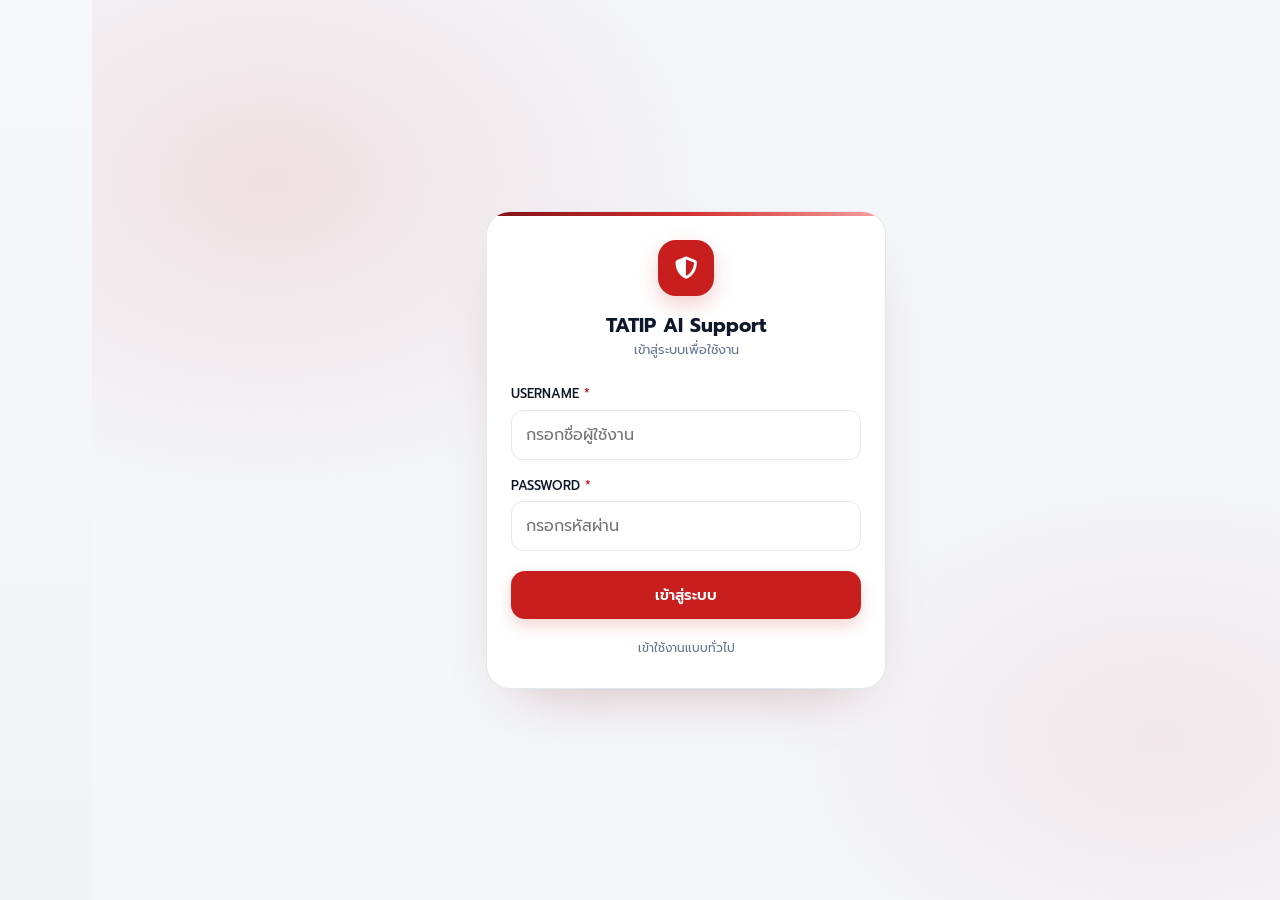
==== index.html @ acaef446 "Connect Dashboard tutorial video" ====
<script>
    // ตรวจสอบว่ามีข้อมูลการเข้าสู่ระบบในเครื่องหรือยัง
    const currentUser = localStorage.getItem('currentUser');
    if (!currentUser) {
        // ถ้ายังไม่ได้ล็อกอิน ให้บังคับเด้งกลับไปหน้า login.html ทันที
        window.location.href = 'login.html';
    }
</script>
<!DOCTYPE html>
<html lang="th">
<head>
    <meta charset="UTF-8">
    <meta name="viewport" content="width=device-width, initial-scale=1.0">
    <title>หน้าหลัก - TATIP AI Support System</title>
    <link href="https://fonts.googleapis.com/css2?family=Prompt:wght@300;400;500;600;700&display=swap" rel="stylesheet">
    <link rel="stylesheet" href="https://cdnjs.cloudflare.com/ajax/libs/font-awesome/6.4.0/css/all.min.css">
    <link rel="stylesheet" href="./styles.css?v=20261102-mobile1">
    <style>
        .business-news{margin:2.2rem 0 2.4rem}
        .business-news-head{display:flex;justify-content:space-between;align-items:flex-end;gap:1rem;margin-bottom:1rem}
        .business-news-head h2{margin:.55rem 0 .2rem;font-size:1.4rem;color:#172033}
        .business-news-head p{margin:0;color:#64748b;font-size:.88rem}
        .news-kicker{display:inline-flex;align-items:center;gap:.45rem;padding:.35rem .7rem;border-radius:99px;background:#fff0f0;color:#bb1e25;font-size:.74rem;font-weight:600}
        .news-grid{display:grid;grid-template-columns:repeat(4,minmax(0,1fr));gap:1rem}
        .news-card{display:flex;flex-direction:column;text-align:left;padding:0;overflow:hidden;width:100%;background:#fff;border:1px solid #e2e8f0;border-radius:17px;box-shadow:0 5px 18px #14213b0b;color:#172033;font:inherit;cursor:pointer;transition:transform .2s,box-shadow .2s}
        .news-card:hover{transform:translateY(-3px);box-shadow:0 12px 28px #14213b16}
        .news-card:focus-visible{outline:3px solid #f2a3a3;outline-offset:3px}
        .news-art{height:145px;position:relative;overflow:hidden;display:grid;place-items:center;background:linear-gradient(135deg,#fff2f2,#f6f7fb)}
        .news-art:before,.news-art:after{display:none;content:'';position:absolute;border:1px solid #e7b7b9;border-radius:22px;transform:rotate(-12deg)}
        .news-art:before{width:65%;height:70%;left:-5%;top:35%;background:#ffffff66}
        .news-art:after{width:55%;height:75%;right:-8%;top:-30%;background:#ffffff80}
        .news-art img{display:block;width:100%;height:100%;object-fit:cover}
        .news-art-icon{z-index:1;display:grid;place-items:center;width:62px;height:62px;border-radius:20px;background:#fff;color:#c91f27;box-shadow:0 8px 24px #7f1d1d1a;font-size:1.55rem}
        .news-art-label{position:absolute;z-index:1;bottom:12px;left:14px;padding:.25rem .55rem;border-radius:99px;background:#172033d9;color:#fff;font-size:.68rem}
        .news-content{padding:1rem;display:flex;flex-direction:column;flex:1}
        .news-meta{display:flex;justify-content:space-between;gap:.5rem;color:#718096;font-size:.69rem}
        .news-type{color:#c81e1e;font-weight:600}
        .news-content h3{font-size:.98rem;line-height:1.45;margin:.55rem 0 .35rem}
        .news-content p{font-size:.8rem;line-height:1.6;color:#64748b;margin:0;flex:1}
        .business-coverage-mini{margin-top:.75rem;padding:.65rem;border:1px solid #e8edf3;border-radius:12px;background:#f9fafc}
        .business-coverage-heading{display:flex;align-items:center;justify-content:space-between;gap:.3rem;margin-bottom:.45rem;color:#475569;font-size:.65rem;font-weight:700}
        .business-coverage-heading i{color:#c91f27;margin-right:.25rem}
        .business-coverage-badge{padding:.15rem .35rem;border-radius:99px;background:#fff0f0;color:#a51d24;font-size:.58rem;white-space:nowrap}
        .business-fov-graphic{height:auto;min-height:0;aspect-ratio:3/2;display:grid;place-items:center;overflow:hidden;border:1px solid #edf0f5;border-radius:10px;background:#fff}
        .business-fov-graphic img{display:block;width:100%;height:100%;object-fit:contain!important;object-position:center}
        .business-fov-dimensions{display:flex;justify-content:space-between;gap:.35rem;margin:.4rem 0;color:#738198;font-size:.58rem}
        .business-fov-dimensions strong{color:#2563a8;font-weight:600}
        .business-coverage-zones{display:grid;gap:.28rem}
        .business-coverage-zone-row{display:flex;justify-content:space-between;align-items:center;gap:.25rem;padding-top:.28rem;border-top:1px solid #e8edf3}
        .business-coverage-zone{min-width:0;overflow:hidden;text-overflow:ellipsis;white-space:nowrap;color:#334155;font-size:.64rem;font-weight:600}
        .business-coverage-target{flex:none;color:#64748b;font-size:.58rem;white-space:nowrap}
        .business-coverage-note{margin:.5rem 0 0;color:#748197;font-size:.7rem;line-height:1.55}
        .business-coverage-note a{color:#a51d24;text-decoration:underline;text-underline-offset:2px}
        .news-read{margin-top:.8rem;padding-top:.65rem;border-top:1px solid #edf0f5;color:#c81e1e;font-size:.77rem;font-weight:600;display:flex;justify-content:space-between}
        .news-disclaimer{margin:.8rem 0 0;color:#7b8798;font-size:.75rem}
        .news-overlay[hidden]{display:none}
        .news-overlay{position:fixed;inset:0;z-index:1200;display:flex;align-items:center;justify-content:center;padding:18px;background:#111827a8;backdrop-filter:blur(3px)}
        .news-dialog{width:min(760px,100%);max-height:88vh;overflow:auto;background:#fff;border-radius:20px;box-shadow:0 22px 70px #0f172a40}
        .news-dialog-head{position:sticky;top:0;z-index:1;display:flex;justify-content:space-between;gap:1rem;align-items:flex-start;padding:1.15rem 1.35rem;background:#fff;border-bottom:1px solid #e8edf3}
        .news-dialog-head h2{margin:.25rem 0 0;font-size:1.15rem;line-height:1.45}
        .news-dialog-body{padding:1.1rem 1.35rem 1.4rem}
        .news-dialog-body>p{color:#526176;line-height:1.75;margin:0 0 1rem}
        .news-coverage-modal{margin:.85rem 0 1rem}
        .news-coverage-modal h3{margin:0 0 .55rem;color:#172033;font-size:.95rem}
        .news-coverage-modal h3 i{margin-right:.35rem;color:#c91f27}
        .news-coverage-modal .business-coverage-mini{padding:1rem;border-radius:14px}
        .news-coverage-modal .business-coverage-heading{font-size:.8rem;margin-bottom:.65rem}
        .news-coverage-modal .business-coverage-badge{font-size:.68rem;padding:.2rem .5rem}
        .news-coverage-modal .business-fov-graphic{height:auto;max-height:250px;aspect-ratio:3/2}
        .news-coverage-modal .business-fov-dimensions{font-size:.72rem;margin:.65rem 0}
        .news-coverage-modal .business-coverage-zones{grid-template-columns:repeat(3,minmax(0,1fr));gap:.55rem}
        .news-coverage-modal .business-coverage-zone-row{display:block;padding:.55rem;border:1px solid #e8edf3;border-radius:10px;background:#fff}
        .news-coverage-modal .business-coverage-zone{display:block;margin-bottom:.2rem;font-size:.78rem}
        .news-coverage-modal .business-coverage-target{font-size:.7rem}
        .news-coverage-modal-note{margin:.45rem 0 0;color:#748197;font-size:.72rem;line-height:1.55}
        @media(max-width:560px){.news-coverage-modal .business-fov-graphic{height:auto;max-height:185px;aspect-ratio:3/2}.news-coverage-modal .business-coverage-zones{grid-template-columns:1fr}.news-coverage-modal .business-coverage-zone-row{display:flex;justify-content:space-between;align-items:center;gap:.4rem}.news-coverage-modal .business-coverage-zone{margin:0}}
        .news-guide-block{padding:1rem;margin:.8rem 0;border:1px solid #edf0f5;border-radius:14px;background:#fff}
        .news-guide-block h3{font-size:.95rem;margin:0 0 .55rem;color:#172033}
        .news-guide-block ul{margin:0;padding-left:1.2rem;color:#526176;line-height:1.75;font-size:.88rem}
        .news-source-links{display:flex;gap:.55rem;flex-wrap:wrap;margin-top:1rem}
        .news-source-links a{color:#a51d24;background:#fff3f3;border:1px solid #f0d0d1;border-radius:9px;padding:.45rem .65rem;text-decoration:none;font-size:.75rem;font-weight:600}
        .news-close{border:0;background:#f3f4f6;border-radius:10px;width:38px;height:38px;color:#334155;cursor:pointer;font-size:1rem}
        @media(max-width:1000px){.news-grid{grid-template-columns:repeat(2,minmax(0,1fr))}}
        @media(max-width:900px){.business-news-head{align-items:flex-start;flex-direction:column}}
        @media(max-width:560px){.news-grid{grid-template-columns:1fr}.business-news{margin:1.5rem 0}.business-news-head h2{font-size:1.2rem}.news-art{height:165px}.news-overlay{padding:10px}.news-dialog-head,.news-dialog-body{padding:1rem}}
    </style>

    <style>
        .tutorial-section{margin:2.2rem 0 2.4rem}
        .tutorial-heading{display:flex;justify-content:space-between;align-items:flex-end;gap:1rem;margin-bottom:1rem}
        .tutorial-kicker{display:inline-flex;align-items:center;gap:.45rem;padding:.35rem .7rem;border-radius:99px;background:#fff0f0;color:#bb1e25;font-size:.74rem;font-weight:600}
        .tutorial-heading h2{margin:.6rem 0 .2rem;font-size:1.4rem;color:#172033}
        .tutorial-heading p{margin:0;color:#64748b;font-size:.88rem}
        .tutorial-steps{display:flex;align-items:center;gap:.55rem;flex-wrap:wrap;color:#64748b;font-size:.78rem}
        .tutorial-steps span{display:inline-flex;align-items:center;gap:.35rem;padding:.42rem .65rem;border-radius:10px;background:#fff;border:1px solid #e8edf3}
        .tutorial-steps b{color:#c81e1e}
        .tutorial-grid{display:grid;grid-template-columns:repeat(3,minmax(0,1fr));gap:1rem}
        .tutorial-card{overflow:hidden;background:#fff;border:1px solid #e2e8f0;border-radius:17px;box-shadow:0 5px 18px #14213b0b;transition:transform .2s,box-shadow .2s}
        .tutorial-card:hover{transform:translateY(-3px);box-shadow:0 12px 28px #14213b16}
.tutorial-screen{position:relative;aspect-ratio:16/9;display:grid;place-items:center;overflow:hidden;background:radial-gradient(circle at 70% 20%,#fff 0,#fff7f7 36%,#f3f5fa 100%);border-bottom:1px solid #edf0f5}
        .tutorial-screen.has-video:before,.tutorial-screen.has-video:after{display:none}
        .tutorial-video{width:100%;height:100%;object-fit:contain;background:#101827}
        .tutorial-ready{display:inline-flex;align-items:center;gap:.35rem;color:#16834b;font-weight:600}
        .tutorial-screen:before,.tutorial-screen:after{content:'';position:absolute;border:1px solid #e7b7b9;border-radius:16px;transform:rotate(-8deg)}
        .tutorial-screen:before{width:56%;height:54%;left:9%;top:20%;background:#ffffffa8}
        .tutorial-screen:after{width:40%;height:44%;right:8%;bottom:8%;background:#fff8}
        .tutorial-play{position:relative;z-index:1;width:54px;height:54px;display:grid;place-items:center;border-radius:50%;background:#c91f27;color:#fff;box-shadow:0 8px 22px #c91f2744;font-size:1.05rem}
        .tutorial-screen-label{position:absolute;z-index:1;bottom:12px;left:14px;padding:.25rem .5rem;border-radius:7px;background:#172033d9;color:#fff;font-size:.68rem}
        .tutorial-body{padding:1rem 1.05rem 1.1rem}
        .tutorial-meta{display:flex;justify-content:space-between;align-items:center;gap:.5rem;color:#718096;font-size:.72rem}
        .tutorial-tag{padding:.22rem .55rem;border-radius:99px;background:#fff0f0;color:#bd2027;font-weight:600}
        .tutorial-body h3{font-size:1rem;margin:.65rem 0 .35rem;color:#172033}
        .tutorial-body p{margin:0;color:#64748b;font-size:.82rem;line-height:1.6;min-height:2.6em}
        .tutorial-footer{display:flex;align-items:center;justify-content:space-between;margin-top:.8rem;padding-top:.7rem;border-top:1px solid #edf0f5;color:#a1aab8;font-size:.75rem}
        .tutorial-coming{display:inline-flex;align-items:center;gap:.35rem;color:#b4232b;font-weight:600}
        .tutorial-note{margin:.85rem 0 0;padding:.65rem .8rem;border:1px dashed #e5b8ba;border-radius:11px;background:#fffafa;color:#7b5960;font-size:.76rem}
        @media(max-width:850px){.tutorial-grid{grid-template-columns:repeat(2,minmax(0,1fr))}.tutorial-heading{align-items:flex-start;flex-direction:column}}
        @media(max-width:560px){.tutorial-grid{grid-template-columns:1fr}.tutorial-section{margin:1.5rem 0}.tutorial-heading h2{font-size:1.2rem}.tutorial-body p{min-height:0}}
    </style>

</head>
<body>
<header class="top-navbar">
        <div class="nav-container">
            <a href="index.html" class="brand-logo">
                <div class="logo-box">
                    <span class="logo-mark" aria-hidden="true"><img src="./assets/tatip-logo-source.png" alt=""></span>
                    <span class="logo-text">TATIP AI</span>
                    <span class="version-badge">v10.0 RAG</span>
                </div>
                <div class="brand-subtitle">ระบบสนับสนุนบริการลูกค้าอัจฉริยะ</div>
            </a>
            
            <div style="display: flex; align-items: center; gap: 0.75rem;">
                <div class="status-online-pill">
                    <span class="dot"></span>
                    <span>RAG: <strong>Online</strong></span>
                </div>
                
                <!-- ปุ่ม Logout ที่เพิ่มใหม่ -->
                <button type="button" onclick="window.logoutUser()" style="background: #fee2e2; color: #dc2626; border: 1px solid #fecaca; padding: 0.35rem 0.75rem; border-radius: 99px; font-size: 0.75rem; font-weight: 600; cursor: pointer; display: flex; align-items: center; gap: 0.3rem;">
    <i class="fa-solid fa-right-from-bracket"></i> ออกจากระบบ
                </button>
            </div>
        </div>
    </header>

    <main class="main-content">
        <section class="hero-banner">
            <div class="hero-content">
                <div class="ai-tag"><i class="fa-solid fa-wand-magic-sparkles"></i> AI วิเคราะห์ปัญหากล้อง TATIP AI</div>
                <h1 class="hero-title">สวัสดีค่ะ มีอะไรให้ TATIP AI ช่วยเหลือไหมคะ?</h1>
                <p class="hero-subtitle">ค้นหาคู่มือการใช้งาน วิธีแก้ปัญหากล้อง CCTV Dashboard ได้ทันที</p>
                
                <div class="hero-search-bar">
                    <i class="fa-solid fa-magnifying-glass search-icon"></i>
                    <input type="text" id="homeSearchInput" placeholder="ถามเกี่ยวกับ TATIP AI..." onkeypress="handleHomeSearch(event)">
                    <button class="btn-hero-search" onclick="executeHomeSearch()">ค้นหา</button>
                </div>

                <div class="popular-tags">
                    <button class="tag-btn" onclick="askQuickQuestion('กล้องขึ้นออนไลน์แต่ไม่มีภาพ')">กล้องไม่มีภาพ</button>
                    <button class="tag-btn" onclick="askQuickQuestion('ดู IP Address กล้อง')">ดู IP กล้อง</button>
                    <button class="tag-btn" onclick="askQuickQuestion('ตั้งค่าการแจ้งเตือน')">การแจ้งเตือน</button>
                </div>
            </div>
            <div class="hero-art" aria-hidden="true">
                <img src="./assets/hero-isometric-cctv.png?v=20261030-lineart" alt="">
            </div>
        </section>

        <section class="customer-dashboard-cta" style="display:flex;align-items:center;justify-content:space-between;gap:1rem;margin:1.25rem 0;padding:1rem 1.25rem;background:#fff;border:1px solid #e8d5d6;border-radius:16px;box-shadow:0 4px 14px #14213b08"><div style="display:flex;align-items:center;gap:.85rem"><span style="width:42px;height:42px;display:grid;place-items:center;border-radius:13px;background:#fff0f0;color:#c91f27;font-size:1.1rem"><i class="fa-solid fa-chart-pie"></i></span><div><strong style="display:block;color:#172033">ภาพรวมของฉัน</strong><span style="color:#64748b;font-size:.82rem">ติดตามเคสที่แจ้งและดูไฟล์แนบ</span></div></div><a href="customer_dashboard.html" style="white-space:nowrap;display:inline-flex;align-items:center;gap:.45rem;padding:.65rem .9rem;background:#c91f27;color:#fff;border-radius:10px;text-decoration:none;font-weight:600;font-size:.82rem">เปิด Dashboard <i class="fa-solid fa-arrow-right"></i></a></section><section class="categories-section">
            <div class="section-header">
                <h2><i class="fa-solid fa-border-all text-red"></i> หมวดหมู่หลัก</h2>
            </div>
            <div class="category-grid">
                <a class="category-card" href="faq.html?category=camera" aria-label="ดูบทความหมวดกล้องและ CCTV" style="color:inherit;text-decoration:none;">
                    <div class="cat-icon-box camera"><i class="fa-solid fa-camera-retro"></i></div>
                    <h3>1. กล้อง / CCTV</h3>
                    <p>การเชื่อมต่อสัญญาณภาพ และเปลี่ยน IP Address</p>
                    <div class="cat-footer">ดูบทความ <i class="fa-solid fa-chevron-right"></i></div>
                </a>
                <a class="category-card" href="faq.html?category=account" aria-label="ดูบทความหมวดบัญชีผู้ใช้" style="color:inherit;text-decoration:none;">
                    <div class="cat-icon-box user"><i class="fa-solid fa-user-gear"></i></div>
                    <h3>2. บัญชีผู้ใช้</h3>
                    <p>ลืมรหัสผ่าน และขอสิทธิ์การเข้าถึงสาขา</p>
                    <div class="cat-footer">ดูบทความ <i class="fa-solid fa-chevron-right"></i></div>
                </a>
                <a class="category-card" href="faq.html?category=system" aria-label="ดูบทความหมวด Dashboard" style="color:inherit;text-decoration:none;">
                    <div class="cat-icon-box dashboard"><i class="fa-solid fa-chart-simple"></i></div>
                    <h3>3. Dashboard</h3>
                    <p>การดูรายงานวิเคราะห์ภาพรวม และ Heatmap</p>
                    <div class="cat-footer">ดูบทความ <i class="fa-solid fa-chevron-right"></i></div>
                </a>
                <a class="category-card" href="faq.html?category=alerts" aria-label="ดูบทความหมวดการแจ้งเตือน" style="color:inherit;text-decoration:none;">
                    <div class="cat-icon-box bell"><i class="fa-solid fa-bell"></i></div>
                    <h3>4. การแจ้งเตือน</h3>
                    <p>ตั้งค่าแจ้งเตือนผ่าน LINE Notify/Email</p>
                    <div class="cat-footer">ดูบทความ <i class="fa-solid fa-chevron-right"></i></div>
                </a>
            </div>
        </section>

                <section class="tutorial-section" aria-labelledby="tutorialHeading">
            <div class="tutorial-heading">
                <div>
                    <span class="tutorial-kicker"><i class="fa-solid fa-circle-play"></i> คลิปสอนใช้งาน</span>
                    <h2 id="tutorialHeading">เรียนรู้วิธีใช้ TATIP ทีละขั้น</h2>
                    <p>คู่มือวิดีโอจะช่วยให้เริ่มต้น ตั้งค่ากล้อง และอ่านผลบน Dashboard ได้ง่ายขึ้น</p>
                </div>
                <div class="tutorial-steps" aria-label="ลำดับการเรียนรู้">
                    <span><b>01</b> เข้าสู่ระบบ</span><i class="fa-solid fa-chevron-right"></i>
                    <span><b>02</b> ตั้งค่า ROI</span><i class="fa-solid fa-chevron-right"></i>
                    <span><b>03</b> อ่านผลบน Dashboard</span>
                </div>
            </div>
<div class="tutorial-grid">
    <article class="tutorial-card">
        <div class="tutorial-screen has-video" aria-label="วิดีโอสอนเข้าสู่ระบบและเลือกสาขา">
            <video class="tutorial-video" controls playsinline preload="metadata" title="เข้าสู่ระบบและเลือกสาขา">
                <source src="./assets/videos/Login.mp4" type="video/mp4">
                เบราว์เซอร์นี้ไม่รองรับการเล่นวิดีโอ
            </video>
        </div>
        <div class="tutorial-body">
            <div class="tutorial-meta">
                <span class="tutorial-tag">เริ่มต้นใช้งาน</span>
                <span>บทที่ 01</span>
            </div>
            <h3>เข้าสู่ระบบและเลือกสาขา</h3>
            <p>วิธีเข้าสู่ระบบ ตรวจสอบบัญชี และเลือกสาขาที่ต้องการใช้งาน</p>
            <div class="tutorial-footer">
                <span>วิดีโอสอน</span>
                <span class="tutorial-ready"><i class="fa-solid fa-circle-check"></i> พร้อมรับชม</span>
            </div>
        </div>
    </article>

    <article class="tutorial-card">
        <div class="tutorial-screen has-video" aria-label="วิดีโอสอนตั้งค่า ROI">
            <video class="tutorial-video" controls playsinline preload="metadata" title="กำหนดพื้นที่ ROI">
                <source src="./assets/videos/ROI .mp4" type="video/mp4">
                เบราว์เซอร์นี้ไม่รองรับการเล่นวิดีโอ
            </video>
        </div>
        <div class="tutorial-body">
            <div class="tutorial-meta">
                <span class="tutorial-tag">ตั้งค่ากล้อง</span>
                <span>บทที่ 02</span>
            </div>
            <h3>กำหนดพื้นที่ ROI</h3>
            <p>เลือกกล้อง วาดกรอบพื้นที่ที่ต้องการให้ระบบวิเคราะห์ และตรวจสอบก่อนบันทึก</p>
            <div class="tutorial-footer">
                <span>วิดีโอสอน</span>
                <span class="tutorial-ready"><i class="fa-solid fa-circle-check"></i> พร้อมรับชม</span>
            </div>
        </div>
    </article>

    <article class="tutorial-card">
        <div class="tutorial-screen has-video" aria-label="วิดีโอสอนอ่าน Dashboard">
            <video class="tutorial-video" controls playsinline preload="metadata" title="อ่าน Dashboard และ Heatmap">
                <source src="./assets/videos/Heatmap.mp4" type="video/mp4">
                เบราว์เซอร์นี้ไม่รองรับการเล่นวิดีโอ
            </video>
        </div>
        <div class="tutorial-body">
            <div class="tutorial-meta">
                <span class="tutorial-tag">ดูผลวิเคราะห์</span>
                <span>บทที่ 03</span>
            </div>
            <h3>อ่าน Dashboard และ Heatmap</h3>
            <p>ทำความเข้าใจตัวกรอง ช่วงเวลา ตัวเลขสรุป และจุดสีบน Heatmap</p>
            <div class="tutorial-footer">
                <span>วิดีโอสอน</span>
                <span class="tutorial-ready"><i class="fa-solid fa-circle-check"></i> พร้อมรับชม</span>
            </div>
        </div>
    </article>
</div>

        <section class="business-news" aria-labelledby="businessNewsHeading">
            <div class="business-news-head">
                <div>
                    <span class="news-kicker"><i class="fa-regular fa-newspaper"></i> ข่าวสารและไอเดียธุรกิจ</span>
                    <h2 id="businessNewsHeading">เลือกกล้องให้เหมาะกับพื้นที่ของคุณ</h2>
                    <p>แนวคิดเริ่มต้นสำหรับร้านอาหาร ร้านค้า คลังสินค้า และสำนักงาน</p>
                </div>
            </div>
            <div class="news-grid">
                <article class="news-card" role="button" tabindex="0" onclick="openBusinessGuide('restaurant')" onkeydown="if(event.key==='Enter'||event.key===' '){event.preventDefault();openBusinessGuide('restaurant')}">
                    <span class="news-art"><img src="./assets/business-restaurant.png" alt="กล้องวงจรปิดภายในร้านอาหาร" loading="lazy"><span class="news-art-label">ร้านอาหาร · คาเฟ่</span></span>
                    <div class="news-content"><span class="news-meta"><span class="news-type">เลือกกล้องตามธุรกิจ</span><span>อ่าน 3 นาที</span></span><h3>ร้านอาหาร: ภาพชัดในแสงน้อยและจุดบริการ</h3><p>เริ่มจากทางเข้า จุดชำระเงิน และพื้นที่ปฏิบัติงาน เลือกคุณสมบัติภาพให้เหมาะกับแสงของแต่ละจุด</p><div class="business-coverage-mini" aria-label="มุมเลนส์และพื้นที่ภาพของ restaurant">
                        <div class="business-coverage-heading"><span><i class="fa-solid fa-video" aria-hidden="true"></i> ผังพื้นที่และมุมกล้อง</span><span class="business-coverage-badge">4MP*</span></div>
                        <div class="business-fov-graphic"><img src="assets/tatip-restaurant.jpg" alt="ผังร้านอาหารและพื้นที่กล้องครอบคลุม" loading="lazy" decoding="async" width="360" height="240"></div>
                        <div class="business-fov-dimensions"><span><strong>θ</strong> มุมเลนส์</span><span><strong>D</strong> ระยะ</span><span><strong>W × H</strong> ขนาดภาพ</span></div>
                        <div class="business-coverage-zones"><div class="business-coverage-zone-row"><span class="business-coverage-zone">ทางเข้า</span><span class="business-coverage-target">จำแนก · ≤21.5 ม.</span></div><div class="business-coverage-zone-row"><span class="business-coverage-zone">จุดชำระเงิน</span><span class="business-coverage-target">ระบุตัว · ≤10.8 ม.</span></div><div class="business-coverage-zone-row"><span class="business-coverage-zone">พื้นที่บริการ</span><span class="business-coverage-target">สังเกต · ≤42.7 ม.</span></div></div>
                    </div><span class="news-read">อ่านแนวทาง <i class="fa-solid fa-arrow-right"></i></span></div>
                </article>
                <article class="news-card" role="button" tabindex="0" onclick="openBusinessGuide('retail')" onkeydown="if(event.key==='Enter'||event.key===' '){event.preventDefault();openBusinessGuide('retail')}">
                    <span class="news-art"><img src="./assets/business-retail.png" alt="กล้องวงจรปิดในร้านค้าปลีก" loading="lazy"><span class="news-art-label">ร้านค้าปลีก</span></span>
                    <div class="news-content"><span class="news-meta"><span class="news-type">เลือกกล้องตามธุรกิจ</span><span>อ่าน 3 นาที</span></span><h3>ร้านค้า: ทางเข้า เคาน์เตอร์ และทางเดิน</h3><p>วางแผนมุมมองให้ครอบคลุมจุดเข้าออกและจุดบริการ พร้อมรับมือแสงย้อนจากหน้าร้าน</p><div class="business-coverage-mini" aria-label="มุมเลนส์และพื้นที่ภาพของ retail">
                        <div class="business-coverage-heading"><span><i class="fa-solid fa-video" aria-hidden="true"></i> มุมมองและพื้นที่ภาพ</span><span class="business-coverage-badge">4MP*</span></div>
                        <div class="business-fov-graphic"><img src="assets/tatip-retail.jpg" alt="ผังร้านค้าปลีกและพื้นที่กล้องครอบคลุม" loading="lazy" decoding="async" width="360" height="240"></div>
                        <div class="business-fov-dimensions"><span><strong>θ</strong> มุมเลนส์</span><span><strong>D</strong> ระยะ</span><span><strong>W × H</strong> ขนาดภาพ</span></div>
                        <div class="business-coverage-zones"><div class="business-coverage-zone-row"><span class="business-coverage-zone">ทางเข้า</span><span class="business-coverage-target">ระบุตัว · ≤10.8 ม.</span></div><div class="business-coverage-zone-row"><span class="business-coverage-zone">เคาน์เตอร์</span><span class="business-coverage-target">ระบุตัว · ≤10.8 ม.</span></div><div class="business-coverage-zone-row"><span class="business-coverage-zone">แนวชั้นวาง</span><span class="business-coverage-target">สังเกต · ≤42.7 ม.</span></div></div>
                    </div><span class="news-read">อ่านแนวทาง <i class="fa-solid fa-arrow-right"></i></span></div>
                </article>
                <article class="news-card" role="button" tabindex="0" onclick="openBusinessGuide('warehouse')" onkeydown="if(event.key==='Enter'||event.key===' '){event.preventDefault();openBusinessGuide('warehouse')}">
                    <span class="news-art"><img src="./assets/business-warehouse.png" alt="กล้องวงจรปิดในคลังสินค้า" loading="lazy"><span class="news-art-label">คลังสินค้า · โรงงาน</span></span>
                    <div class="news-content"><span class="news-meta"><span class="news-type">เลือกกล้องตามธุรกิจ</span><span>อ่าน 4 นาที</span></span><h3>คลังสินค้า: พื้นที่กว้างและจุดรับส่งของ</h3><p>พิจารณาระยะมองเห็น สภาพแสง และสภาพแวดล้อมของพื้นที่ติดตั้งทั้งในและนอกอาคาร</p><div class="business-coverage-mini" aria-label="มุมเลนส์และพื้นที่ภาพของ warehouse">
                        <div class="business-coverage-heading"><span><i class="fa-solid fa-video" aria-hidden="true"></i> มุมมองและพื้นที่ภาพ</span><span class="business-coverage-badge">4MP*</span></div>
                        <div class="business-fov-graphic"><img src="assets/tatip-warehouse.jpg" alt="ผังคลังสินค้าและพื้นที่กล้องครอบคลุม" loading="lazy" decoding="async" width="360" height="240"></div>
                        <div class="business-fov-dimensions"><span><strong>θ</strong> มุมเลนส์</span><span><strong>D</strong> ระยะ</span><span><strong>W × H</strong> ขนาดภาพ</span></div>
                        <div class="business-coverage-zones"><div class="business-coverage-zone-row"><span class="business-coverage-zone">จุดรับส่งสินค้า</span><span class="business-coverage-target">จำแนก · ≤21.5 ม.</span></div><div class="business-coverage-zone-row"><span class="business-coverage-zone">แนวชั้นวาง</span><span class="business-coverage-target">สังเกต · ≤42.7 ม.</span></div><div class="business-coverage-zone-row"><span class="business-coverage-zone">แนวรั้ว</span><span class="business-coverage-target">ตรวจพบ · ≤107.5 ม.</span></div></div>
                    </div><span class="news-read">อ่านแนวทาง <i class="fa-solid fa-arrow-right"></i></span></div>
                </article>
                <article class="news-card" role="button" tabindex="0" onclick="openBusinessGuide('office')" onkeydown="if(event.key==='Enter'||event.key===' '){event.preventDefault();openBusinessGuide('office')}">
                    <span class="news-art"><img src="./assets/business-office.png" alt="กล้องวงจรปิดในสำนักงาน" loading="lazy"><span class="news-art-label">สำนักงาน · อาคาร</span></span>
                    <div class="news-content"><span class="news-meta"><span class="news-type">เลือกกล้องตามธุรกิจ</span><span>อ่าน 3 นาที</span></span><h3>สำนักงาน: โถงต้อนรับและทางเดิน</h3><p>ออกแบบตำแหน่งติดตั้งตามพื้นที่ใช้งานจริง เลี่ยงมุมอับ และคำนึงถึงความเป็นส่วนตัว</p><div class="business-coverage-mini" aria-label="มุมเลนส์และพื้นที่ภาพของ office">
                        <div class="business-coverage-heading"><span><i class="fa-solid fa-video" aria-hidden="true"></i> มุมมองและพื้นที่ภาพ</span><span class="business-coverage-badge">4MP*</span></div>
                        <div class="business-fov-graphic"><img src="assets/tatip-office.jpg" alt="ผังสำนักงานและพื้นที่กล้องครอบคลุม" loading="lazy" decoding="async" width="360" height="240"></div>
                        <div class="business-fov-dimensions"><span><strong>θ</strong> มุมเลนส์</span><span><strong>D</strong> ระยะ</span><span><strong>W × H</strong> ขนาดภาพ</span></div>
                        <div class="business-coverage-zones"><div class="business-coverage-zone-row"><span class="business-coverage-zone">ประตู/ต้อนรับ</span><span class="business-coverage-target">จำแนก · ≤21.5 ม.</span></div><div class="business-coverage-zone-row"><span class="business-coverage-zone">ทางเดิน</span><span class="business-coverage-target">สังเกต · ≤42.7 ม.</span></div><div class="business-coverage-zone-row"><span class="business-coverage-zone">พื้นที่ส่วนกลาง</span><span class="business-coverage-target">ตรวจพบ · ≤107.5 ม.</span></div></div>
                    </div><span class="news-read">อ่านแนวทาง <i class="fa-solid fa-arrow-right"></i></span></div>
                </article>
            </div>
            <p class="business-coverage-note">*ค่าตัวอย่างจากความกว้างภาพแนวนอน 2,688 px ตาม DORI 2014: ระบุตัว 250 px/m, จำแนก 125 px/m, สังเกต 63 px/m, ตรวจพบ 25 px/m (คำนวณความกว้างฉาก ≈ 2,688 ÷ px/m) ไม่ใช่รัศมีหรือระยะติดตั้งตายตัว ควรเลือกเลนส์และระยะให้เหมาะ และยืนยันด้วยภาพจริง เพราะความละเอียด เลนส์ ระยะ มุมติดตั้ง และแสงมีผล <a href="https://whitepapers.axis.com/en-us/pixel-density-based-on-iec-62676-4-2014" target="_blank" rel="noopener noreferrer">อ้างอิงหลักการ DORI และ pixel density (Axis)</a></p>
            <p class="news-disclaimer"><i class="fa-solid fa-circle-info"></i> เป็นแนวทางเบื้องต้น ไม่ได้ระบุยี่ห้อหรือรุ่น ก่อนซื้อควรตรวจมุมติดตั้ง แสง ระยะ และความเข้ากันได้กับระบบบันทึกภาพเดิม</p>
        </section>

<section class="home-bottom-layout">
            <div class="top-faqs-container">
                <div class="faqs-header">
                    <h3><i class="fa-solid fa-fire text-red"></i> คำถามพบบ่อย</h3>
                    <a href="faq.html" style="font-size:0.75rem; color:var(--primary-red); text-decoration:none;">ดูทั้งหมด &gt;</a>
                </div>
                <div class="faq-item-card" onclick="askQuickQuestion('กล้องขึ้นออนไลน์แต่ไม่มีภาพ ต้องแก้ไขอย่างไร?')">
                    <div class="faq-meta"><span class="badge-cat red">หมวดกล้อง</span></div>
                    <h4>กล้องขึ้นออนไลน์แต่ไม่มีภาพ (Black Screen)</h4>
                    <p>ขั้นตอนการตรวจสอบ RTSP Stream เบื้องต้น</p>
                </div>
            </div>
            
            <div class="rag-status-card">
                <div class="rag-card-header">
                    <span class="rag-pill-active">TATIP KNOWLEDGE</span>
                    <span class="vdb-badge">RAG</span>
                </div>
                <h3>TATIP Knowledge RAG</h3>
                <p class="rag-desc">ค้นหาคำตอบจากเอกสารความรู้ที่อัปโหลดไว้</p>
                <div class="rag-stats-grid">
                    <div class="stat-box"><div class="stat-num text-red">RAG</div><div class="stat-label">ค้นหาจากคลังความรู้</div></div>
                    <div class="stat-box"><div class="stat-num text-white">AI</div><div class="stat-label">คำตอบอ้างอิงจากเอกสาร</div></div>
                </div>
            </div>
        </section>
    </main>

    <!-- BOTTOM NAVIGATION BAR (แถบเมนูด้านล่างสำหรับมือถือ) -->
    <nav class="bottom-nav">
        <a href="index.html" class="bottom-nav-item active">
            <i class="fa-solid fa-house"></i>
            <span>หน้าหลัก</span>
        </a>
        <a href="chat.html" class="bottom-nav-item">
            <i class="fa-solid fa-comments"></i>
            <span>แชท AI</span>
        </a>
        <a href="history.html" class="bottom-nav-item">
            <i class="fa-solid fa-clock-rotate-left"></i>
            <span>ประวัติ</span>
        </a>
        <a href="faq.html" class="bottom-nav-item">
            <i class="fa-solid fa-circle-question"></i>
            <span>คำถาม</span>
        </a>
        <a href="contact.html" class="bottom-nav-item">
            <i class="fa-solid fa-headset"></i>
            <span>ติดต่อ</span>
        </a>
    </nav>

    <!-- TICKET MODAL -->
    <div id="ticketModal" class="modal-overlay">
        <div class="modal-content">
            <div class="modal-header">
                <h3><i class="fa-solid fa-ticket text-red"></i> เปิด Ticket แจ้งเรื่อง</h3>
                <button class="btn-close-modal" onclick="closeSupportModal()">&times;</button>
            </div>
            <form onsubmit="submitSupportTicket(event)">
                <div class="form-group"><label>รายละเอียดปัญหา <span class="req">*</span></label><textarea rows="3" required></textarea></div>
                <div style="display:flex; justify-content:flex-end; gap:0.4rem;">
                    <button type="button" onclick="closeSupportModal()" style="border:none; background:#F1F5F9; padding:0.4rem 0.8rem; border-radius:4px;">ยกเลิก</button>
                    <button type="submit" style="background:#C81E1E; color:white; border:none; padding:0.4rem 0.8rem; border-radius:4px;">ส่งเรื่อง</button>
                </div>
            </form>
        </div>
    </div>

    <script src="./script.js"></script>
    <div class="news-overlay" id="businessGuideOverlay" hidden role="dialog" aria-modal="true" aria-labelledby="businessGuideTitle" onclick="if(event.target===this)closeBusinessGuide()">
        <article class="news-dialog">
            <header class="news-dialog-head">
                <div><span class="news-kicker" id="businessGuideCategory"></span><h2 id="businessGuideTitle"></h2></div>
                <button class="news-close" type="button" onclick="closeBusinessGuide()" aria-label="ปิดบทความ"><i class="fa-solid fa-xmark"></i></button>
            </header>
            <div class="news-dialog-body" id="businessGuideBody"></div>
        </article>
    </div>
    <script>
        const businessGuideData = {
            restaurant: {
                category: 'ร้านอาหาร · คาเฟ่', title: 'เลือกกล้องสำหรับร้านอาหารและคาเฟ่',
                intro: 'เริ่มจากระบุเหตุการณ์ที่ต้องการเห็น เช่น จุดเข้าออก จุดชำระเงิน หรือพื้นที่ปฏิบัติงาน แล้วเลือกตำแหน่งและคุณสมบัติภาพให้เหมาะกับแสงและระยะของแต่ละจุด',
                camera: ['กล้องโดมสำหรับมุมมองภายในร้านที่ต้องการติดตั้งอย่างเรียบร้อย', 'กล้องเลนส์ปรับระยะได้เมื่อจำเป็นต้องดูรายละเอียดเฉพาะจุด เช่น เคาน์เตอร์หรือทางเข้า'],
                features: ['พื้นที่แสงน้อยควรทดลองภาพในช่วงเวลาที่ร้านเปิดจริง', 'ทางเข้าที่มีแสงด้านนอกสว่างกว่าด้านในควรพิจารณา WDR', 'จัดตำแหน่งให้ครอบคลุมจุดสำคัญโดยไม่หันเข้าพื้นที่ส่วนตัว'],
                sources: [['แนวทางสำหรับร้านอาหาร', 'https://www.axis.com/solutions/hotels-and-restaurants'], ['ความต่างของแสงและ WDR', 'https://whitepapers.axis.com/en-us/wide-dynamic-range']]
            },
            retail: {
                category: 'ร้านค้าปลีก', title: 'เลือกกล้องสำหรับร้านค้าปลีก',
                intro: 'ทำแผนผังร้านก่อน แล้วทำเครื่องหมายทางเข้า เคาน์เตอร์ชำระเงิน และแนวชั้นวางที่ต้องการดู จากนั้นกำหนดมุมกล้องให้ลดจุดบอดและได้รายละเอียดตามระยะจริง',
                camera: ['กล้องโดมเหมาะกับมุมมองภายในร้านและทางเดิน', 'กล้องแบบ Bullet อาจเหมาะกับจุดภายนอกหรือแนวทางเข้า ทั้งนี้ให้เลือกตามสภาพติดตั้ง'],
                features: ['พิจารณา WDR สำหรับทางเข้าที่มีแสงย้อนหรือความต่างของแสงมาก', 'เลือกเลนส์และความละเอียดตามระยะที่ต้องดู ไม่ใช่ดูจำนวนเมกะพิกเซลอย่างเดียว', 'ตรวจความเข้ากันได้กับ NVR และระบบเดิมก่อนซื้อ'],
                sources: [['รูปแบบกล้องเครือข่าย', 'https://www.axis.com/products/network-cameras'], ['ความต่างของแสงและ WDR', 'https://whitepapers.axis.com/en-us/wide-dynamic-range']]
            },
            warehouse: {
                category: 'คลังสินค้า · โรงงาน', title: 'เลือกกล้องสำหรับคลังสินค้าและโรงงาน',
                intro: 'พื้นที่กว้างควรแบ่งเป็นโซน เช่น ประตูรับส่งของ ทางเดิน และพื้นที่เก็บสินค้า แล้วกำหนดว่าต้องเห็นภาพรวมหรืออ่านรายละเอียดในระยะใกล้',
                camera: ['กล้อง Bullet สำหรับแนวรั้วหรือจุดภายนอก เมื่อรุ่นนั้นรองรับสภาพอากาศของพื้นที่', 'กล้องโดมหรือกล้องมุมกว้างสำหรับพื้นที่ภายในและทางเดิน'],
                features: ['ตรวจระดับการป้องกันฝุ่นและน้ำให้เหมาะกับจุดติดตั้งจริง', 'พื้นที่มืดหรือใช้งานกลางคืนควรดูผลทดสอบภาพในสภาพแสงจริง', 'คำนวณพื้นที่เก็บบันทึก แบนด์วิดท์ และระยะสายร่วมด้วย'],
                sources: [['รูปแบบกล้องเครือข่าย', 'https://www.axis.com/products/network-cameras'], ['ความต่างของแสงและ WDR', 'https://whitepapers.axis.com/en-us/wide-dynamic-range']]
            },
            office: {
                category: 'สำนักงาน · อาคาร', title: 'เลือกกล้องสำหรับสำนักงานและอาคาร',
                intro: 'เริ่มจากจุดเข้าออก โถงต้อนรับ และทางเดินที่ต้องการดูแล เลือกมุมกล้องที่เห็นเส้นทางสัญจรได้โดยไม่เก็บภาพเกินความจำเป็น',
                camera: ['กล้องโดมสำหรับโถงและพื้นที่ภายในที่ต้องการมุมมองกว้าง', 'กล้องแบบปรับระยะได้สำหรับจุดที่ต้องกำหนดขอบเขตภาพเป็นพิเศษ'],
                features: ['พิจารณา WDR หากกล้องหันเข้าหาหน้าต่างหรือประตูที่มีแสงย้อน', 'ทดสอบภาพในช่วงเวลาทำงานจริงและตรวจจุดอับ', 'กำหนดสิทธิ์การเข้าถึงและแนวทางจัดเก็บภาพตามนโยบายองค์กร'],
                sources: [['รูปแบบกล้องเครือข่าย', 'https://www.axis.com/products/network-cameras'], ['ความต่างของแสงและ WDR', 'https://whitepapers.axis.com/en-us/wide-dynamic-range']]
            }
        };
        function guideEscape(value) {
            return String(value || '').replace(/[&<>"']/g, function(ch) {
                return {'&':'&amp;','<':'&lt;','>':'&gt;','"':'&quot;',"'":'&#39;'}[ch];
            });
        }
        function openBusinessGuide(key) {
            const data = businessGuideData[key];
            if (!data) return;
            document.getElementById('businessGuideCategory').textContent = data.category;
            document.getElementById('businessGuideTitle').textContent = data.title;
            const cameraItems = data.camera.map(item => '<li>' + guideEscape(item) + '</li>').join('');
            const featureItems = data.features.map(item => '<li>' + guideEscape(item) + '</li>').join('');
            const sourceLinks = data.sources.map(item => '<a href="' + guideEscape(item[1]) + '" target="_blank" rel="noopener noreferrer">' + guideEscape(item[0]) + ' <i class="fa-solid fa-arrow-up-right-from-square"></i></a>').join('');
            const guideCard = Array.from(document.querySelectorAll('.news-card')).find(function(card) {
                return (card.getAttribute('onclick') || '').indexOf("openBusinessGuide('" + key + "')") !== -1;
            });
            const coveragePanel = guideCard ? guideCard.querySelector('.business-coverage-mini') : null;
            const coverageSection = coveragePanel ? '<section class="news-coverage-modal"><h3><i class="fa-solid fa-ruler-combined" aria-hidden="true"></i> ผังร้านและพื้นที่ที่กล้องครอบคลุม</h3><div class="business-coverage-mini">' + coveragePanel.innerHTML + '</div><p class="news-coverage-modal-note">ตัวเลขเป็นความกว้างฉากตัวอย่างจากกล้อง 4MP ไม่ใช่ระยะติดตั้งตายตัว ควรยืนยันจากรุ่นเลนส์ ระยะติดตั้ง มุมกล้อง และแสงจริง <a href="https://whitepapers.axis.com/en-us/pixel-density-based-on-iec-62676-4-2014" target="_blank" rel="noopener noreferrer">อ่านหลักการ DORI</a></p></section>' : '';
            document.getElementById('businessGuideBody').innerHTML = '<p>' + guideEscape(data.intro) + '</p>' + coverageSection + '<section class="news-guide-block"><h3><i class="fa-solid fa-video" style="color:#c91f27"></i> รูปแบบกล้องที่ควรพิจารณา</h3><ul>' + cameraItems + '</ul></section><section class="news-guide-block"><h3><i class="fa-solid fa-sliders" style="color:#c91f27"></i> คุณสมบัติและจุดตรวจสอบ</h3><ul>' + featureItems + '</ul></section><p class="news-disclaimer">คำแนะนำเป็นแนวทางเริ่มต้น ควรทดลองภาพจากมุมติดตั้งจริงและตรวจระบบบันทึกภาพเดิมก่อนเลือกซื้อ</p><div class="news-source-links">' + sourceLinks + '</div>';
            document.getElementById('businessGuideOverlay').hidden = false;
            document.body.style.overflow = 'hidden';
            document.querySelector('#businessGuideOverlay .news-close').focus();
        }
        function closeBusinessGuide() {
            document.getElementById('businessGuideOverlay').hidden = true;
            document.body.style.overflow = '';
        }
        document.addEventListener('keydown', function(event) {
            if (event.key === 'Escape') closeBusinessGuide();
        });
    </script>
</body>
</html>
---- styles.css ----
/* ==========================================================================
   TATIP AI — Mobile-first redesign
   - ใช้ class เดิมทั้งหมด ไม่ต้องแก้ HTML / script.js
   - มือถือ: แถบเมนูล่าง | แล็ปท็อป (>=1024px): แถบเมนูด้านซ้าย
   ========================================================================== */
:root {
    --red: #C81E1E;
    --red-deep: #7F1218;
    --red-soft: #FDECEC;
    --primary-red: var(--red);
    --primary-red-hover: #A31616;
    --primary-red-light: var(--red-soft);
    --ink: #0E1626;
    --ink-2: #1B2740;
    --text-dark: var(--ink);
    --text-muted: #5B6779;
    --bg-gray: #F3F5F8;
    --card-bg: #FFFFFF;
    --border-color: #E3E8EF;
    --ok: #0E9F6E;
    --nav-h: 64px;
    --side-w: 92px;
    --safe-b: env(safe-area-inset-bottom, 0px);
    --shadow-sm: 0 1px 2px rgba(14,22,38,.05);
    --shadow-md: 0 8px 24px -8px rgba(14,22,38,.14);
}

* { box-sizing: border-box; margin: 0; padding: 0; font-family: 'Prompt', system-ui, sans-serif; -webkit-tap-highlight-color: transparent; }
html { scroll-behavior: smooth; }
body {
    background: var(--bg-gray); color: var(--ink); line-height: 1.55; font-size: 15px;
    padding-bottom: calc(var(--nav-h) + var(--safe-b) + 12px);
    -webkit-font-smoothing: antialiased;
}
.text-red { color: var(--red); }
.text-white { color: #fff; }
.req { color: var(--red); }
i, .fa-solid { display: inline-block; }
button { cursor: pointer; }
:focus-visible { outline: 3px solid rgba(200,30,30,.45); outline-offset: 2px; border-radius: 8px; }

/* ---------- TOP BAR ---------- */
.top-navbar {
    position: sticky; top: 0; z-index: 100;
    background: rgba(255,255,255,.88); backdrop-filter: saturate(160%) blur(14px);
    border-bottom: 1px solid var(--border-color);
    padding: .65rem 1rem; padding-top: calc(.65rem + env(safe-area-inset-top, 0px));
}
.nav-container { max-width: 1120px; margin: 0 auto; display: flex; align-items: center; justify-content: space-between; gap: .75rem; }
.brand-logo { display: flex; flex-direction: column; text-decoration: none; min-width: 0; }
.logo-box { display: flex; align-items: center; gap: .5rem; font-weight: 700; font-size: 1.05rem; color: var(--ink); }
.logo-box > i {
    width: 32px; height: 32px; border-radius: 10px; background: var(--red); color: #fff;
    display: inline-flex; align-items: center; justify-content: center; font-size: .9rem;
}
.logo-text { letter-spacing: .01em; }
.version-badge { background: var(--red-soft); color: var(--red); font-size: .62rem; padding: .1rem .45rem; border-radius: 99px; font-weight: 600; }
.brand-subtitle { font-size: .72rem; color: var(--text-muted); display: none; margin-left: 40px; margin-top: -2px; }
.status-online-pill {
    background: #E8F7F1; color: #07654A; font-size: .72rem; padding: .3rem .7rem;
    border-radius: 99px; display: flex; align-items: center; gap: .4rem; white-space: nowrap;
}
.dot, .dot-green { width: 7px; height: 7px; background: var(--ok); border-radius: 50%; box-shadow: 0 0 0 3px rgba(14,159,110,.2); }

/* ---------- NAVIGATION (มือถือ = แถบล่าง) ---------- */
.bottom-nav {
    position: fixed; left: 0; right: 0; bottom: 0; z-index: 1000;
    height: calc(var(--nav-h) + var(--safe-b)); padding-bottom: var(--safe-b);
    display: flex; background: rgba(255,255,255,.94); backdrop-filter: blur(14px);
    border-top: 1px solid var(--border-color);
}
.bottom-nav-item {
    flex: 1; display: flex; flex-direction: column; align-items: center; justify-content: center; gap: 2px;
    color: #7A8699; text-decoration: none; font-size: .68rem; position: relative; transition: color .2s;
}
.bottom-nav-item i { font-size: 1.15rem; }
.bottom-nav-item.active { color: var(--red); font-weight: 600; }
.bottom-nav-item.active::before {
    content: ""; position: absolute; top: 0; width: 28px; height: 3px; border-radius: 0 0 4px 4px; background: var(--red);
}

/* ---------- LAYOUT ---------- */
.main-content { max-width: 1120px; margin: 1rem auto 2rem; padding: 0 1rem; }
.page-title-box { margin-bottom: 1rem; }
.page-title-box h2 { font-size: 1.3rem; font-weight: 700; display: flex; align-items: center; gap: .55rem; }
.page-title-box p { font-size: .85rem; color: var(--text-muted); margin-top: .15rem; }

/* ---------- HERO: กรอบช่องมองภาพกล้อง (viewfinder) ---------- */
.hero-banner {
    position: relative; overflow: hidden; margin-bottom: 1.5rem; color: #fff;
    background:
        radial-gradient(120% 90% at 100% 0%, rgba(255,255,255,.10), transparent 55%),
        linear-gradient(160deg, #B51A1F 0%, var(--red-deep) 100%);
    border-radius: 22px; padding: 1.5rem 1.25rem 1.35rem;
}
.hero-banner::before, .hero-banner::after {
    content: ""; position: absolute; width: 22px; height: 22px; border: 2px solid rgba(255,255,255,.55); pointer-events: none;
}
.hero-banner::before { top: 12px; left: 12px; border-right: 0; border-bottom: 0; border-top-left-radius: 6px; }
.hero-banner::after { bottom: 12px; right: 12px; border-left: 0; border-top: 0; border-bottom-right-radius: 6px; }
.hero-content { position: relative; z-index: 2; }
.ai-tag { display: inline-flex; align-items: center; gap: .4rem; background: rgba(255,255,255,.16); padding: .25rem .75rem; border-radius: 99px; font-size: .75rem; margin-bottom: .9rem; }
.hero-title { font-size: 1.55rem; font-weight: 700; line-height: 1.3; margin-bottom: .5rem; text-wrap: balance; }
.hero-subtitle { font-size: .9rem; opacity: .88; margin-bottom: 1.15rem; max-width: 46ch; }
.hero-search-bar {
    background: #fff; border-radius: 16px; padding: .35rem .35rem .35rem 1rem;
    display: flex; align-items: center; margin-bottom: .9rem; box-shadow: 0 10px 24px -10px rgba(0,0,0,.45);
}
.search-icon { color: #94A0B3; margin-right: .6rem; }
.hero-search-bar input { border: 0; outline: 0; width: 100%; min-width: 0; font-size: 16px; color: var(--ink); background: transparent; }
.btn-hero-search { background: var(--red); color: #fff; border: 0; padding: .65rem 1.2rem; border-radius: 12px; font-weight: 600; font-size: .85rem; white-space: nowrap; }
.btn-hero-search:active { background: var(--primary-red-hover); }
.popular-tags { display: flex; gap: .45rem; overflow-x: auto; scrollbar-width: none; margin: 0 -1.25rem; padding: 0 1.25rem; }
.popular-tags::-webkit-scrollbar { display: none; }
.tag-btn { flex: none; background: rgba(255,255,255,.14); border: 1px solid rgba(255,255,255,.32); color: #fff; padding: .4rem .85rem; border-radius: 99px; font-size: .78rem; }
.tag-btn:active { background: rgba(255,255,255,.28); }

/* ---------- CATEGORIES ---------- */
.categories-section { margin-bottom: 1.5rem; }
.section-header { margin-bottom: .8rem; }
.section-header h2, .faqs-header h3 { font-size: 1.05rem; font-weight: 700; display: flex; align-items: center; gap: .5rem; }
.category-grid { display: grid; grid-template-columns: repeat(2, 1fr); gap: .75rem; }
.category-card {
    background: var(--card-bg); border: 1px solid var(--border-color); border-radius: 18px; padding: 1rem;
    cursor: pointer; display: flex; flex-direction: column; transition: transform .15s, box-shadow .2s, border-color .2s;
}
.category-card:active { transform: scale(.98); }
.cat-icon-box { width: 42px; height: 42px; border-radius: 12px; display: flex; align-items: center; justify-content: center; font-size: 1.05rem; margin-bottom: .75rem; }
.cat-icon-box.camera { background: #FDECEC; color: #C81E1E; }
.cat-icon-box.user { background: #FEF3D7; color: #B45309; }
.cat-icon-box.dashboard { background: #E4E9FF; color: #3F4BD6; }
.cat-icon-box.bell { background: #FCE7F1; color: #C0287A; }
.category-card h3 { font-size: .92rem; font-weight: 600; margin-bottom: .2rem; }
.category-card p { font-size: .76rem; color: var(--text-muted); line-height: 1.45; margin-bottom: .75rem; flex: 1; }
.cat-footer { font-size: .76rem; font-weight: 600; color: var(--red); display: flex; justify-content: space-between; align-items: center; }

/* ---------- HOME BOTTOM ---------- */
.home-bottom-layout { display: grid; grid-template-columns: 1fr; gap: 1rem; }
.top-faqs-container { background: var(--card-bg); border: 1px solid var(--border-color); border-radius: 18px; padding: 1.1rem; }
.faqs-header { display: flex; justify-content: space-between; align-items: center; margin-bottom: .85rem; }
.faq-item-card { background: var(--bg-gray); padding: .9rem; border-radius: 14px; margin-bottom: .5rem; cursor: pointer; border: 1px solid transparent; }
.faq-item-card:active { border-color: var(--border-color); }
.faq-meta { margin-bottom: .3rem; }
.badge-cat { font-size: .66rem; padding: .12rem .5rem; border-radius: 99px; font-weight: 600; }
.badge-cat.red { background: var(--red-soft); color: var(--red); }
.badge-cat.blue { background: #E3EEFF; color: #1D5FD0; }
.faq-item-card h4 { font-size: .88rem; font-weight: 600; }
.faq-item-card p { font-size: .78rem; color: var(--text-muted); }

.rag-status-card { background: linear-gradient(180deg, var(--ink-2), var(--ink)); color: #fff; border-radius: 18px; padding: 1.1rem; }
.rag-card-header { display: flex; justify-content: space-between; align-items: center; margin-bottom: .85rem; }
.rag-pill-active { background: rgba(52,211,153,.14); color: #34D399; font-size: .7rem; padding: .2rem .65rem; border-radius: 99px; font-weight: 600; display: flex; align-items: center; gap: .4rem; }
.vdb-badge { font-size: .66rem; color: #A5B1C6; background: rgba(255,255,255,.07); padding: .2rem .55rem; border-radius: 99px; }
.rag-status-card h3 { font-size: 1rem; margin-bottom: .25rem; }
.rag-desc { font-size: .78rem; color: #A5B1C6; margin-bottom: 1rem; }
.rag-stats-grid { display: grid; grid-template-columns: 1fr 1fr; gap: .6rem; }
.stat-box { background: rgba(255,255,255,.06); border: 1px solid rgba(255,255,255,.09); padding: .7rem; border-radius: 12px; text-align: center; }
.stat-num { font-size: 1.15rem; font-weight: 700; }
.stat-num.text-red { color: #FF6B6B; }
.stat-label { font-size: .68rem; color: #A5B1C6; }

/* ---------- CHAT ---------- */
.chat-container-layout { background: var(--card-bg); border: 1px solid var(--border-color); border-radius: 20px; overflow: hidden; display: flex; flex-direction: column; }
.chat-header { padding: .8rem 1rem; border-bottom: 1px solid var(--border-color); display: flex; align-items: center; gap: .7rem; }
.ai-avatar { width: 40px; height: 40px; background: var(--red); color: #fff; border-radius: 14px; display: flex; align-items: center; justify-content: center; }
.chat-header h3 { font-size: .9rem !important; }
.sub-status { font-size: .72rem; color: var(--ok); }
.btn-reset-chat { margin-left: auto; background: var(--bg-gray); border: 0; padding: .45rem .8rem; border-radius: 99px; font-size: .75rem; color: var(--text-muted); }
.chat-messages-box { height: calc(100dvh - 330px); min-height: 300px; padding: 1rem; overflow-y: auto; background: var(--bg-gray); scroll-behavior: smooth; }
.message-group { display: flex; gap: .55rem; margin-bottom: 1rem; align-items: flex-end; }
.message-group.user { flex-direction: row-reverse; }
.message-avatar { width: 30px; height: 30px; border-radius: 10px; background: var(--red-soft); color: var(--red); display: flex; align-items: center; justify-content: center; font-size: .8rem; flex-shrink: 0; }
.message-group.user .message-avatar { background: #DDE3EC; color: #475569; }
.message-body { max-width: 82%; display: flex; flex-direction: column; }
.message-group.user .message-body { align-items: flex-end; }
.message-bubble { padding: .7rem .95rem; font-size: .9rem; line-height: 1.55; max-width: 82%; word-break: break-word; }
.message-body .message-bubble { max-width: 100%; }
.message-group.ai .message-bubble { background: #fff; border: 1px solid var(--border-color); border-radius: 18px 18px 18px 6px; }
.message-group.user .message-bubble { background: var(--red); color: #fff; border-radius: 18px 18px 6px 18px; }
.message-time { font-size: .66rem; color: var(--text-muted); margin-top: .25rem; padding: 0 .3rem; }
.quick-replies-wrapper { padding: .6rem 1rem; display: flex; gap: .5rem; overflow-x: auto; scrollbar-width: none; background: #fff; border-top: 1px solid var(--border-color); }
.quick-replies-wrapper::-webkit-scrollbar { display: none; }
.qr-btn { flex: none; background: #fff; border: 1px solid var(--border-color); color: var(--ink); padding: .45rem .9rem; border-radius: 99px; font-size: .78rem; white-space: nowrap; }
.qr-btn i { color: var(--red); margin-right: .25rem; }
.qr-btn:active { background: var(--red-soft); border-color: var(--red); }
.chat-input-area { padding: .7rem 1rem; display: flex; gap: .5rem; background: #fff; border-top: 1px solid var(--border-color); }
.chat-input-area input { flex: 1; min-width: 0; background: var(--bg-gray); border: 1px solid transparent; padding: .7rem 1rem; border-radius: 99px; outline: 0; font-size: 16px; }
.chat-input-area input:focus { border-color: var(--red); background: #fff; }
.btn-send-chat { width: 46px; height: 46px; flex: none; background: var(--red); color: #fff; border: 0; border-radius: 50%; font-size: .95rem; }
.btn-send-chat:active { background: var(--primary-red-hover); }

/* ---------- HISTORY & FAQ ---------- */
.history-controls-bar, .faq-controls-bar { margin-bottom: 1rem; }
.search-box-wrapper { position: relative; }
.search-box-wrapper .search-icon { position: absolute; left: 1rem; top: 50%; transform: translateY(-50%); margin: 0; }
.search-box-wrapper input { width: 100%; padding: .75rem 1rem .75rem 2.6rem; border: 1px solid var(--border-color); background: #fff; border-radius: 14px; outline: 0; font-size: 16px; }
.search-box-wrapper input:focus { border-color: var(--red); }
.chip-group { display: flex; gap: .5rem; overflow-x: auto; scrollbar-width: none; padding-bottom: .2rem; }
.chip-group::-webkit-scrollbar { display: none; }
.chip { flex: none; background: #fff; border: 1px solid var(--border-color); padding: .5rem 1rem; border-radius: 99px; font-size: .8rem; color: var(--text-muted); }
.chip.active { background: var(--ink); color: #fff; border-color: var(--ink); }

.history-grid-container { display: grid; grid-template-columns: 1fr; gap: .75rem; }
.history-card { background: #fff; border: 1px solid var(--border-color); border-radius: 18px; padding: 1rem; }
.history-header { display: flex; justify-content: space-between; align-items: center; margin-bottom: .6rem; }
.history-icon-type { width: 34px; height: 34px; border-radius: 10px; background: var(--red-soft); color: var(--red); display: flex; align-items: center; justify-content: center; font-size: .85rem; }
.status-badge { font-size: .68rem; padding: .2rem .6rem; border-radius: 99px; font-weight: 600; background: #EEF1F6; color: var(--text-muted); }
.status-badge.resolved { background: #DDF5EA; color: #087A54; }
.history-card h4 { font-size: .92rem; font-weight: 600; margin-bottom: .25rem; }
.history-card p { font-size: .8rem; color: var(--text-muted); margin-bottom: .7rem; display: -webkit-box; -webkit-line-clamp: 2; -webkit-box-orient: vertical; overflow: hidden; }
.history-footer { border-top: 1px solid var(--border-color); padding-top: .65rem; display: flex; justify-content: space-between; align-items: center; font-size: .72rem; color: var(--text-muted); }
.btn-view-transcript { background: none; border: 0; color: var(--red); font-weight: 600; font-size: .78rem; padding: .3rem 0 .3rem .5rem; }

.faq-accordion-container { display: flex; flex-direction: column; gap: .6rem; }
.faq-accordion-item { background: #fff; border: 1px solid var(--border-color); border-radius: 16px; overflow: hidden; }
.faq-accordion-item.active { border-color: #F0B9B9; }
.faq-accordion-header { padding: 1rem; display: flex; justify-content: space-between; align-items: center; cursor: pointer; }
.faq-title-group { display: flex; align-items: flex-start; gap: .65rem; }
.faq-q-icon { color: var(--red); margin-top: .2rem; }
.faq-accordion-header h4 { font-size: .9rem; font-weight: 600; line-height: 1.45; }
.faq-accordion-body { display: none; padding: 0 1rem 1rem 2.6rem; font-size: .85rem; line-height: 1.65; color: #3B475B; }
.faq-accordion-item.active .faq-accordion-body { display: block; }

/* ---------- CONTACT ---------- */
.contact-grid-layout { display: grid; grid-template-columns: 1fr; gap: 1rem; }
.contact-channels { display: flex; flex-direction: column; gap: .75rem; }
.channel-card { background: #fff; border: 1px solid var(--border-color); border-radius: 18px; padding: 1rem; display: flex; align-items: center; gap: .9rem; }
.channel-icon { width: 46px; height: 46px; border-radius: 14px; display: flex; align-items: center; justify-content: center; font-size: 1.1rem; flex-shrink: 0; }
.channel-icon.red { background: var(--red-soft); color: var(--red); }
.channel-icon.green { background: #DDF5EA; color: #087A54; }
.channel-icon.blue { background: #E3EEFF; color: #1D5FD0; }
.channel-info h4 { font-size: .9rem; font-weight: 600; }
.channel-info .phone-num, .channel-info .line-id { font-size: 1.1rem; font-weight: 700; color: var(--ink); }
.channel-info .sub { font-size: .72rem; color: var(--text-muted); }
.channel-info button { padding: .5rem 1rem !important; border-radius: 10px !important; font-size: .8rem !important; margin-top: .4rem !important; }
.contact-form-card { background: #fff; border: 1px solid var(--border-color); border-radius: 18px; padding: 1.2rem; }
.contact-form-card h3 { font-size: 1rem; font-weight: 700; margin-bottom: .9rem; display: flex; align-items: center; gap: .5rem; }
.btn-send-contact-form {
    background: var(--red); color: #fff; border: 0; width: 100%; min-height: 48px; padding: .7rem;
    border-radius: 14px; font-weight: 600; font-size: .92rem; display: flex; align-items: center; justify-content: center; gap: .5rem;
}
.btn-send-contact-form:active { background: var(--primary-red-hover); }

/* ---------- FORMS & MODAL (มือถือ = bottom sheet) ---------- */
.form-group { margin-bottom: 1rem; }
.form-group label { display: block; font-size: .8rem; font-weight: 500; margin-bottom: .35rem; }
.form-group input, .form-group textarea {
    width: 100%; padding: .75rem .9rem; border: 1px solid var(--border-color); background: #fff;
    border-radius: 12px; font-size: 16px; outline: 0; resize: vertical;
}
.form-group input:focus, .form-group textarea:focus { border-color: var(--red); box-shadow: 0 0 0 3px rgba(200,30,30,.12); }

.modal-overlay { display: none; position: fixed; inset: 0; background: rgba(14,22,38,.55); backdrop-filter: blur(4px); z-index: 2000; align-items: flex-end; justify-content: center; }
.modal-overlay.active { display: flex; }
.modal-content {
    background: #fff; width: 100%; max-width: 480px; max-height: 88dvh; overflow-y: auto;
    border-radius: 24px 24px 0 0; padding: 1.25rem; padding-bottom: calc(1.25rem + var(--safe-b));
    animation: sheet .25s ease-out;
}
@keyframes sheet { from { transform: translateY(40px); opacity: 0; } }
.modal-header { display: flex; justify-content: space-between; align-items: center; margin-bottom: 1rem; }
.modal-header h3 { font-size: 1rem; display: flex; align-items: center; gap: .5rem; }
.btn-close-modal { width: 36px; height: 36px; border-radius: 50%; background: var(--bg-gray); border: 0; font-size: 1.2rem; color: var(--text-muted); }
.modal-content form button { min-height: 42px; padding: .5rem 1.1rem !important; border-radius: 12px !important; font-weight: 600; font-size: .85rem; }

/* ---------- LOGIN ---------- */
.login-wrapper {
    display: flex; align-items: center; justify-content: center; min-height: 100dvh; padding: 1.25rem;
    background: radial-gradient(90% 60% at 50% 0%, #F7D4D4, transparent 70%), var(--bg-gray);
}
.login-card { background: #fff; border-radius: 24px; padding: 1.75rem 1.5rem; width: 100%; max-width: 400px; border: 1px solid var(--border-color); box-shadow: var(--shadow-md); }
.login-header { text-align: center; margin-bottom: 1.5rem; }
.login-icon { width: 56px; height: 56px; background: var(--red); color: #fff; border-radius: 18px; display: flex; align-items: center; justify-content: center; font-size: 1.4rem; margin: 0 auto .9rem; }

/* ---------- TABLET ---------- */
@media (min-width: 640px) {
    .category-grid { grid-template-columns: repeat(4, 1fr); }
    .hero-banner { padding: 2rem 1.75rem 1.75rem; }
    .hero-title { font-size: 1.9rem; }
    .history-grid-container { grid-template-columns: repeat(2, 1fr); }
    .modal-overlay { align-items: center; }
    .modal-content { border-radius: 24px; }
}

/* ---------- LAPTOP: เมนูย้ายไปแถบซ้าย ---------- */
@media (min-width: 1024px) {
    body { padding-bottom: 0; padding-left: var(--side-w); font-size: 16px; }
    .bottom-nav {
        top: 0; right: auto; width: var(--side-w); height: 100dvh; padding: 1.25rem 0;
        flex-direction: column; justify-content: flex-start; gap: .35rem;
        border-top: 0; border-right: 1px solid var(--border-color); background: #fff;
    }
    .bottom-nav-item { flex: none; height: 68px; margin: 0 .6rem; border-radius: 14px; font-size: .72rem; }
    .bottom-nav-item:hover { background: var(--bg-gray); color: var(--ink); }
    .bottom-nav-item.active { background: var(--red-soft); }
    .bottom-nav-item.active::before { top: 18px; left: -.6rem; width: 4px; height: 32px; border-radius: 0 4px 4px 0; }
    .brand-subtitle { display: block; }
    .main-content { margin-top: 1.75rem; padding: 0 2rem; }
    .hero-banner { padding: 3rem 3rem 2.5rem; border-radius: 28px; }
    .hero-title { font-size: 2.3rem; max-width: 20ch; }
    .hero-search-bar { max-width: 560px; }
    .popular-tags { margin: 0; padding: 0; flex-wrap: wrap; }
    .category-card { padding: 1.3rem; }
    .category-card:hover { transform: translateY(-3px); border-color: #F0B9B9; box-shadow: var(--shadow-md); }
    .home-bottom-layout, .contact-grid-layout { grid-template-columns: 1.7fr 1fr; align-items: start; }
    .history-grid-container { grid-template-columns: repeat(3, 1fr); }
    .chat-container-layout { max-width: 820px; margin: 0 auto; }
    .chat-messages-box { height: calc(100dvh - 300px); }
    .faq-accordion-container { max-width: 820px; }
    .modal-overlay { padding-left: var(--side-w); }
}

@media (prefers-reduced-motion: reduce) {
    *, *::before, *::after { animation: none !important; transition: none !important; scroll-behavior: auto !important; }
}

/* ---------- VISUAL POLISH: TATIP white and red ---------- */
:root {
    --red-glow: rgba(200, 30, 30, .09);
    --shadow-card: 0 14px 38px -24px rgba(37, 19, 19, .28), 0 3px 10px rgba(20, 28, 45, .04);
    --shadow-card-hover: 0 20px 44px -22px rgba(127, 18, 24, .24), 0 8px 18px rgba(20, 28, 45, .06);
}
body {
    background:
        radial-gradient(ellipse at 85% 2%, rgba(200, 30, 30, .055), transparent 28rem),
        linear-gradient(180deg, #F7F8FB 0%, #F1F3F7 100%);
}
.top-navbar {
    border-bottom-color: rgba(227, 232, 239, .8);
    box-shadow: 0 4px 22px rgba(20, 28, 45, .035);
}
.logo-box > i { box-shadow: 0 5px 14px rgba(200, 30, 30, .22); }
.status-online-pill { box-shadow: inset 0 0 0 1px rgba(14, 159, 110, .08); }
.main-content { padding-top: .15rem; }
.page-title-box { margin-bottom: 1.25rem; }
.page-title-box h2 { letter-spacing: -.02em; }
.page-title-box h2 i { filter: drop-shadow(0 3px 5px rgba(200, 30, 30, .18)); }
.hero-banner {
    box-shadow: 0 22px 46px -26px rgba(127, 18, 24, .62);
}
.hero-banner::marker { content: ""; }
.hero-search-bar { border: 1px solid rgba(255, 255, 255, .72); }
.btn-hero-search, .btn-send-chat, .btn-send-contact-form {
    box-shadow: 0 7px 16px rgba(200, 30, 30, .18);
    transition: transform .18s ease, box-shadow .18s ease, background-color .18s ease;
}
.category-card, .top-faqs-container, .rag-status-card, .history-card,
.faq-accordion-item, .channel-card, .contact-form-card, .chat-container-layout {
    box-shadow: var(--shadow-card);
}
.category-card { position: relative; overflow: hidden; }
.category-card::after {
    content: ""; position: absolute; top: 0; left: 1rem; right: 1rem; height: 2px;
    border-radius: 0 0 4px 4px; background: linear-gradient(90deg, transparent, rgba(200,30,30,.28), transparent);
    opacity: .55;
}
.top-faqs-container, .contact-form-card { border-color: rgba(227, 232, 239, .9); }
.faq-item-card { transition: background .18s ease, border-color .18s ease, transform .18s ease; }
.chat-container-layout { border-color: rgba(227, 232, 239, .9); }
.chat-header { background: linear-gradient(180deg, #fff, #FFFEFE); }
.ai-avatar { box-shadow: 0 5px 14px rgba(200, 30, 30, .2); }
.chat-messages-box {
    background:
        radial-gradient(circle at 10% 8%, rgba(200,30,30,.035), transparent 19rem),
        #F5F6F9;
    scrollbar-color: #C8CED8 transparent;
    scrollbar-width: thin;
}
.message-group.ai .message-bubble { box-shadow: 0 3px 9px rgba(20,28,45,.035); }
.message-group.user .message-bubble { box-shadow: 0 5px 14px rgba(200,30,30,.16); }
.quick-replies-wrapper { background: linear-gradient(180deg, #fff, #FFFEFE); }
.qr-btn, .tag-btn, .chip, .btn-reset-chat {
    transition: color .18s ease, background .18s ease, border-color .18s ease, transform .18s ease, box-shadow .18s ease;
}
.history-card { transition: transform .2s ease, box-shadow .2s ease, border-color .2s ease; }
.history-card h4 { letter-spacing: -.01em; }
.faq-accordion-item { transition: box-shadow .18s ease, border-color .18s ease, transform .18s ease; }
.faq-accordion-header { transition: background .18s ease; }
.channel-card { transition: transform .2s ease, box-shadow .2s ease, border-color .2s ease; }
.search-box-wrapper input, .chat-input-area input, .form-group input, .form-group textarea {
    transition: border-color .18s ease, box-shadow .18s ease, background-color .18s ease;
}
.login-wrapper {
    background:
        radial-gradient(ellipse at 15% 20%, rgba(200,30,30,.10), transparent 28rem),
        radial-gradient(ellipse at 90% 82%, rgba(200,30,30,.07), transparent 24rem),
        #F4F6F9;
}
.login-card { position: relative; overflow: hidden; box-shadow: 0 26px 60px -34px rgba(127,18,24,.35); }
.login-card::before {
    content: ""; position: absolute; top: 0; left: 0; right: 0; height: 4px;
    background: linear-gradient(90deg, #7F1218, #D32F2F, #F5A0A0);
}
.login-icon { box-shadow: 0 8px 20px rgba(200,30,30,.22); }
@media (hover: hover) {
    .btn-hero-search:hover, .btn-send-chat:hover, .btn-send-contact-form:hover { transform: translateY(-1px); box-shadow: 0 11px 22px rgba(200,30,30,.25); }
    .tag-btn:hover { background: rgba(255,255,255,.24); transform: translateY(-1px); }
    .qr-btn:hover { color: var(--red); border-color: #E8A8A8; background: #FFF7F7; transform: translateY(-1px); }
    .faq-item-card:hover { transform: translateY(-1px); background: #FFF8F8; border-color: #F3D2D2; }
    .history-card:hover, .channel-card:hover { transform: translateY(-3px); box-shadow: var(--shadow-card-hover); border-color: #EDC4C4; }
    .faq-accordion-item:hover { border-color: #EDC4C4; box-shadow: 0 9px 22px rgba(20,28,45,.055); }
    .faq-accordion-header:hover { background: #FFFAFA; }
    .btn-reset-chat:hover { color: var(--red); background: var(--red-soft); }
}
@media (max-width: 639px) {
    .main-content { margin-top: .8rem; }
    .hero-banner { border-radius: 20px; }
    .chat-container-layout { border-radius: 18px; }
}


/* TATIP emblem crop: show the circular mark only, omit the wordmark below it. */
.logo-mark {
    width: 32px;
    height: 32px;
    display: inline-block;
    flex: none;
    overflow: hidden;
    border-radius: 50%;
    background: #fff;
    box-shadow: 0 5px 14px rgba(200, 30, 30, .18);
}
.logo-mark img {
    display: block;
    width: 32px;
    height: auto;
    max-width: none;
}


/* Isometric CCTV and AI illustration for the desktop hero */
.hero-art { display: none; }
@media (min-width: 1024px) {
    .hero-banner { min-height: 380px; }
    .hero-content { width: 56%; max-width: 56%; }
    .hero-art {
        display: block;
        position: absolute;
        z-index: 1;
        width: 54%;
        max-width: 645px;
        right: -1.5%;
        bottom: -6%;
        pointer-events: none;
    }
    .hero-art img {
        position: relative;
        display: block;
        width: 100%;
        height: auto;
        filter: drop-shadow(0 22px 24px rgba(20, 5, 8, .34));
    }
}


/* ---------- MOBILE FIT AND TOUCH TARGETS ---------- */
@media (max-width: 639px) {
    html, body { max-width: 100%; overflow-x: hidden; }
    body { min-width: 320px; padding-bottom: calc(var(--nav-h) + var(--safe-b) + 8px); }
    .top-navbar { padding-left: .75rem; padding-right: .75rem; }
    .nav-container { min-width: 0; gap: .5rem; }
    .main-content { width: 100%; max-width: 1120px; padding-left: .75rem; padding-right: .75rem; }
    .hero-banner { padding: 1.15rem 1rem 1rem; border-radius: 18px; }
    .hero-title { font-size: clamp(1.35rem, 6vw, 1.75rem); overflow-wrap: anywhere; }
    .hero-subtitle { font-size: .84rem; }
    .hero-search-bar { min-height: 48px; padding-left: .75rem; }
    .btn-hero-search { min-height: 42px; padding: .55rem .85rem; }
    .popular-tags { margin-left: -1rem; margin-right: -1rem; padding-left: 1rem; padding-right: 1rem; }
    .tag-btn, .qr-btn, .btn-reset-chat { min-height: 44px; }
    .category-grid { grid-template-columns: repeat(2, minmax(0, 1fr)); gap: .6rem; }
    .category-card { min-width: 0; padding: .85rem; }
    .category-card p, .faq-item-card h4, .faq-item-card p { overflow-wrap: anywhere; }
    .home-bottom-layout, .contact-grid-layout, .chat-container-layout { min-width: 0; width: 100%; }
    .chat-header { min-width: 0; padding: .7rem .75rem; gap: .55rem; }
    .chat-header > div:not(.ai-avatar) { min-width: 0; }
    .chat-messages-box {
        height: clamp(260px, calc(100svh - 330px), 560px);
        min-height: 260px;
    }
    .message-group { min-width: 0; max-width: 100%; }
    .message-body { max-width: calc(100% - 40px); }
    .message-bubble { max-width: 100%; overflow-wrap: anywhere; }
    .chat-input-area { gap: .5rem; padding: .6rem .7rem; }
    .chat-input-area input, input, select, textarea { min-width: 0; font-size: 16px; }
    .bottom-nav { padding-left: env(safe-area-inset-left); padding-right: env(safe-area-inset-right); }
    .bottom-nav-item { min-height: 44px; }
}
@media (max-width: 380px) {
    .top-navbar .nav-container { flex-wrap: wrap; }
    .top-navbar .nav-container > div { flex: 1 1 100%; justify-content: flex-end; }
    .category-grid { grid-template-columns: 1fr; }
    .category-card { padding: .9rem; }
    .bottom-nav-item { font-size: .62rem; gap: 1px; }
    .bottom-nav-item i { font-size: 1rem; }
    .chat-header { gap: .45rem; padding-left: .6rem; padding-right: .6rem; }
    .btn-reset-chat { padding: .4rem .55rem; white-space: nowrap; }
    .chat-messages-box { height: clamp(240px, calc(100svh - 330px), 560px); min-height: 240px; }
}
@media (max-width: 639px) and (orientation: landscape) {
    .chat-messages-box { height: clamp(180px, calc(100svh - 270px), 420px); min-height: 180px; }
}


/* TATIP AI logo used for the assistant avatar in chat */
.chat-header .ai-avatar {
    background: transparent;
    box-shadow: none;
}
.message-group.ai .message-avatar {
    background: transparent;
}
.chat-logo-mark {
    width: 100%;
    height: 100%;
    display: block;
    flex: none;
    overflow: hidden;
    border-radius: 50%;
    background: #fff;
    box-shadow: 0 2px 8px rgba(200, 30, 30, .16);
}
.chat-logo-mark img {
    display: block;
    width: 100%;
    height: auto;
    max-width: none;
}
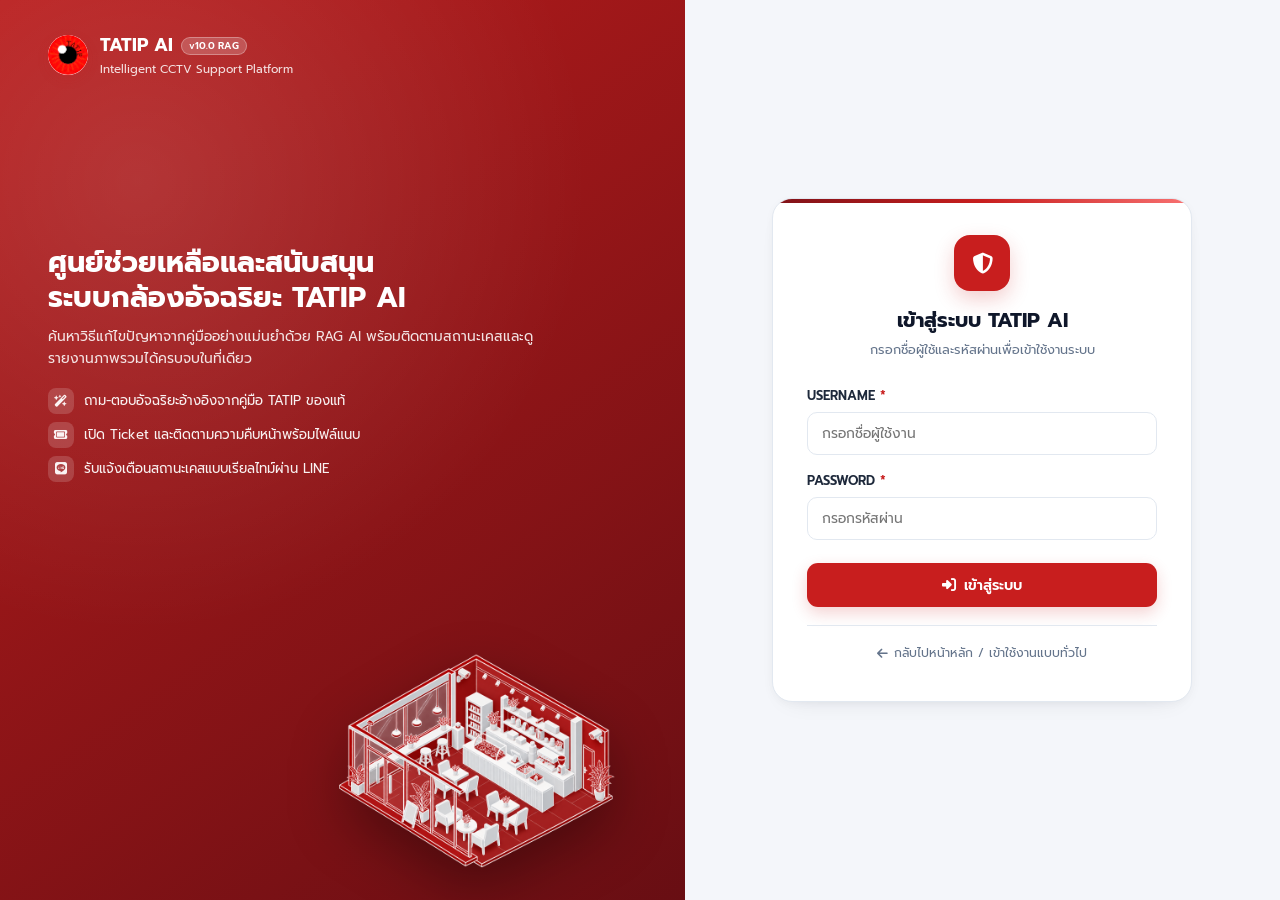
==== commit 3f64b180: "Upgrade RAG pipeline and redesign Desktop-First SaaS UI" ====
--- a/index.html
+++ b/index.html
@@ -14,7 +14,7 @@
     <title>หน้าหลัก - TATIP AI Support System</title>
     <link href="https://fonts.googleapis.com/css2?family=Prompt:wght@300;400;500;600;700&display=swap" rel="stylesheet">
     <link rel="stylesheet" href="https://cdnjs.cloudflare.com/ajax/libs/font-awesome/6.4.0/css/all.min.css">
-    <link rel="stylesheet" href="./styles.css?v=20261102-mobile1">
+    <link rel="stylesheet" href="./styles.css?v=20261111-desktop1">
     <style>
         .business-news{margin:2.2rem 0 2.4rem}
         .business-news-head{display:flex;justify-content:space-between;align-items:flex-end;gap:1rem;margin-bottom:1rem}
@@ -120,26 +120,47 @@
 
 </head>
 <body>
-<header class="top-navbar">
+    <!-- UNIFIED DESKTOP SIDEBAR -->
+    <nav class="app-sidebar" aria-label="เมนูหลัก">
+        <a href="index.html" class="sidebar-brand">
+            <span class="logo-mark" aria-hidden="true"><img src="./assets/tatip-logo-source.png" alt=""></span>
+            <div class="sidebar-brand-text">
+                <div class="sidebar-brand-title">TATIP AI <span class="version-badge">v10.0 RAG</span></div>
+                <span class="sidebar-brand-sub">ระบบสนับสนุนบริการลูกค้า</span>
+            </div>
+        </a>
+        <div class="sidebar-nav-scroll">
+            <div class="sidebar-section-label">เมนูหลัก</div>
+            <a href="index.html" class="sidebar-link active"><i class="fa-solid fa-house"></i><span>หน้าหลัก</span></a>
+            <a href="chat.html" class="sidebar-link"><i class="fa-solid fa-comments"></i><span>แชท AI</span></a>
+            <a href="customer_dashboard.html" class="sidebar-link"><i class="fa-solid fa-chart-pie"></i><span>ภาพรวมของฉัน</span></a>
+            <a href="history.html" class="sidebar-link"><i class="fa-solid fa-clock-rotate-left"></i><span>ประวัติการสนทนา</span></a>
+            <a href="faq.html" class="sidebar-link"><i class="fa-solid fa-circle-question"></i><span>คำถามที่พบบ่อย</span></a>
+            <a href="contact.html" class="sidebar-link"><i class="fa-solid fa-headset"></i><span>ติดต่อเจ้าหน้าที่</span></a>
+        </div>
+        <div class="sidebar-footer">
+            <button type="button" onclick="window.logoutUser()" class="btn-sidebar-logout">
+                <i class="fa-solid fa-right-from-bracket"></i> ออกจากระบบ
+            </button>
+        </div>
+    </nav>
+
+    <header class="top-navbar">
         <div class="nav-container">
-            <a href="index.html" class="brand-logo">
-                <div class="logo-box">
-                    <span class="logo-mark" aria-hidden="true"><img src="./assets/tatip-logo-source.png" alt=""></span>
-                    <span class="logo-text">TATIP AI</span>
-                    <span class="version-badge">v10.0 RAG</span>
-                </div>
-                <div class="brand-subtitle">ระบบสนับสนุนบริการลูกค้าอัจฉริยะ</div>
-            </a>
-            
-            <div style="display: flex; align-items: center; gap: 0.75rem;">
+            <div class="header-context">
+                <div class="header-page-title"><i class="fa-solid fa-house text-red"></i> ศูนย์ช่วยเหลือ TATIP AI</div>
+                <span class="header-page-sub">คู่มือการใช้งาน วิดีโอสอน และผู้ช่วย AI อัจฉริยะ</span>
+            </div>
+            <div class="header-actions">
                 <div class="status-online-pill">
                     <span class="dot"></span>
                     <span>RAG: <strong>Online</strong></span>
                 </div>
-                
-                <!-- ปุ่ม Logout ที่เพิ่มใหม่ -->
-                <button type="button" onclick="window.logoutUser()" style="background: #fee2e2; color: #dc2626; border: 1px solid #fecaca; padding: 0.35rem 0.75rem; border-radius: 99px; font-size: 0.75rem; font-weight: 600; cursor: pointer; display: flex; align-items: center; gap: 0.3rem;">
-    <i class="fa-solid fa-right-from-bracket"></i> ออกจากระบบ
+                <button type="button" onclick="openSupportModal()" class="btn-saas btn-saas-primary">
+                    <i class="fa-solid fa-ticket"></i> เปิด Ticket
+                </button>
+                <button type="button" onclick="window.logoutUser()" class="btn-saas btn-saas-danger-soft">
+                    <i class="fa-solid fa-right-from-bracket"></i> ออกจากระบบ
                 </button>
             </div>
         </div>
@@ -278,6 +299,7 @@
         </div>
     </article>
 </div>
+</section>
 
         <section class="business-news" aria-labelledby="businessNewsHeading">
             <div class="business-news-head">
@@ -357,30 +379,6 @@
         </section>
     </main>
 
-    <!-- BOTTOM NAVIGATION BAR (แถบเมนูด้านล่างสำหรับมือถือ) -->
-    <nav class="bottom-nav">
-        <a href="index.html" class="bottom-nav-item active">
-            <i class="fa-solid fa-house"></i>
-            <span>หน้าหลัก</span>
-        </a>
-        <a href="chat.html" class="bottom-nav-item">
-            <i class="fa-solid fa-comments"></i>
-            <span>แชท AI</span>
-        </a>
-        <a href="history.html" class="bottom-nav-item">
-            <i class="fa-solid fa-clock-rotate-left"></i>
-            <span>ประวัติ</span>
-        </a>
-        <a href="faq.html" class="bottom-nav-item">
-            <i class="fa-solid fa-circle-question"></i>
-            <span>คำถาม</span>
-        </a>
-        <a href="contact.html" class="bottom-nav-item">
-            <i class="fa-solid fa-headset"></i>
-            <span>ติดต่อ</span>
-        </a>
-    </nav>
-
     <!-- TICKET MODAL -->
     <div id="ticketModal" class="modal-overlay">
         <div class="modal-content">
@@ -389,10 +387,10 @@
                 <button class="btn-close-modal" onclick="closeSupportModal()">&times;</button>
             </div>
             <form onsubmit="submitSupportTicket(event)">
-                <div class="form-group"><label>รายละเอียดปัญหา <span class="req">*</span></label><textarea rows="3" required></textarea></div>
-                <div style="display:flex; justify-content:flex-end; gap:0.4rem;">
-                    <button type="button" onclick="closeSupportModal()" style="border:none; background:#F1F5F9; padding:0.4rem 0.8rem; border-radius:4px;">ยกเลิก</button>
-                    <button type="submit" style="background:#C81E1E; color:white; border:none; padding:0.4rem 0.8rem; border-radius:4px;">ส่งเรื่อง</button>
+                <div class="form-group"><label>รายละเอียดปัญหา <span class="req">*</span></label><textarea rows="4" required placeholder="อธิบายรายละเอียดปัญหาที่ต้องการให้ทีมงานช่วยเหลือ"></textarea></div>
+                <div style="display:flex; justify-content:flex-end; gap:10px; margin-top:14px;">
+                    <button type="button" onclick="closeSupportModal()" class="btn-saas btn-saas-secondary">ยกเลิก</button>
+                    <button type="submit" class="btn-saas btn-saas-primary">ส่งเรื่อง</button>
                 </div>
             </form>
         </div>
--- a/styles.css
+++ b/styles.css
@@ -1,514 +1,966 @@
 /* ==========================================================================
-   TATIP AI — Mobile-first redesign
-   - ใช้ class เดิมทั้งหมด ไม่ต้องแก้ HTML / script.js
-   - มือถือ: แถบเมนูล่าง | แล็ปท็อป (>=1024px): แถบเมนูด้านซ้าย
+   TATIP AI — Desktop-First Professional SaaS Design System
+   Target Viewports: 1366x768, 1440x900, 1920x1080
    ========================================================================== */
 :root {
     --red: #C81E1E;
+    --red-hover: #A31616;
     --red-deep: #7F1218;
-    --red-soft: #FDECEC;
+    --red-soft: #FEF2F2;
     --primary-red: var(--red);
-    --primary-red-hover: #A31616;
+    --primary-red-hover: var(--red-hover);
     --primary-red-light: var(--red-soft);
-    --ink: #0E1626;
-    --ink-2: #1B2740;
+
+    --ink: #0F172A;
+    --ink-2: #1E293B;
     --text-dark: var(--ink);
-    --text-muted: #5B6779;
-    --bg-gray: #F3F5F8;
+    --text-muted: #64748B;
+    --bg-gray: #F4F6FA;
     --card-bg: #FFFFFF;
-    --border-color: #E3E8EF;
+    --border-color: #E2E8F0;
+
     --ok: #0E9F6E;
-    --nav-h: 64px;
-    --side-w: 92px;
-    --safe-b: env(safe-area-inset-bottom, 0px);
-    --shadow-sm: 0 1px 2px rgba(14,22,38,.05);
-    --shadow-md: 0 8px 24px -8px rgba(14,22,38,.14);
-}
-
-* { box-sizing: border-box; margin: 0; padding: 0; font-family: 'Prompt', system-ui, sans-serif; -webkit-tap-highlight-color: transparent; }
-html { scroll-behavior: smooth; }
+    --ok-soft: #E8F7F1;
+    --warn: #D97706;
+    --warn-soft: #FEF3C7;
+    --info: #2563EB;
+    --info-soft: #EFF6FF;
+
+    --side-w: 248px;
+    --header-h: 64px;
+    --container-max: 1520px;
+
+    --shadow-sm: 0 1px 3px rgba(15, 23, 42, 0.05);
+    --shadow-card: 0 10px 28px -18px rgba(15, 23, 42, 0.16), 0 2px 8px rgba(15, 23, 42, 0.03);
+    --shadow-card-hover: 0 18px 36px -18px rgba(127, 18, 24, 0.22), 0 6px 14px rgba(15, 23, 42, 0.05);
+    --shadow-modal: 0 24px 60px -12px rgba(15, 23, 42, 0.28);
+}
+
+* {
+    box-sizing: border-box;
+    margin: 0;
+    padding: 0;
+    font-family: 'Prompt', system-ui, -apple-system, sans-serif;
+}
+
+html {
+    scroll-behavior: smooth;
+    font-size: 15px;
+}
+
 body {
-    background: var(--bg-gray); color: var(--ink); line-height: 1.55; font-size: 15px;
-    padding-bottom: calc(var(--nav-h) + var(--safe-b) + 12px);
+    background:
+        radial-gradient(ellipse at 92% 0%, rgba(200, 30, 30, 0.045), transparent 36rem),
+        linear-gradient(180deg, #F6F8FB 0%, #F1F4F9 100%);
+    color: var(--ink);
+    line-height: 1.55;
+    padding-left: var(--side-w);
+    min-height: 100vh;
+    overflow-x: hidden;
     -webkit-font-smoothing: antialiased;
 }
+
+body.no-sidebar {
+    padding-left: 0;
+}
+
 .text-red { color: var(--red); }
-.text-white { color: #fff; }
+.text-white { color: #FFFFFF; }
 .req { color: var(--red); }
-i, .fa-solid { display: inline-block; }
-button { cursor: pointer; }
-:focus-visible { outline: 3px solid rgba(200,30,30,.45); outline-offset: 2px; border-radius: 8px; }
-
-/* ---------- TOP BAR ---------- */
+i, .fa-solid, .fa-regular, .fa-brands { display: inline-block; }
+button { cursor: pointer; font-family: inherit; }
+a { color: inherit; }
+
+:focus-visible {
+    outline: 2px solid rgba(200, 30, 30, 0.5);
+    outline-offset: 2px;
+    border-radius: 6px;
+}
+
+/* Custom sleek desktop scrollbars */
+::-webkit-scrollbar { width: 7px; height: 7px; }
+::-webkit-scrollbar-track { background: transparent; }
+::-webkit-scrollbar-thumb { background: #CBD5E1; border-radius: 99px; }
+::-webkit-scrollbar-thumb:hover { background: #94A3B8; }
+
+/* ==========================================================================
+   UNIFIED DESKTOP SIDEBAR (.app-sidebar / .bottom-nav)
+   ========================================================================== */
+.app-sidebar,
+.bottom-nav {
+    position: fixed;
+    top: 0;
+    left: 0;
+    bottom: 0;
+    width: var(--side-w);
+    height: 100vh;
+    z-index: 200;
+    display: flex;
+    flex-direction: column;
+    background: #FFFFFF;
+    border-right: 1px solid var(--border-color);
+    box-shadow: 4px 0 24px rgba(15, 23, 42, 0.025);
+    padding: 0;
+}
+
+.sidebar-brand {
+    height: var(--header-h);
+    padding: 0 18px;
+    display: flex;
+    align-items: center;
+    gap: 11px;
+    border-bottom: 1px solid var(--border-color);
+    text-decoration: none;
+    flex-shrink: 0;
+}
+
+.sidebar-brand-text {
+    display: flex;
+    flex-direction: column;
+    min-width: 0;
+}
+
+.sidebar-brand-title {
+    display: flex;
+    align-items: center;
+    gap: 7px;
+    font-weight: 700;
+    font-size: 1rem;
+    color: var(--ink);
+    letter-spacing: 0.01em;
+}
+
+.sidebar-brand-sub {
+    font-size: 0.72rem;
+    color: var(--text-muted);
+    white-space: nowrap;
+    overflow: hidden;
+    text-overflow: ellipsis;
+}
+
+.version-badge {
+    background: var(--red-soft);
+    color: var(--red);
+    border: 1px solid #FECACA;
+    font-size: 0.65rem;
+    padding: 1px 7px;
+    border-radius: 99px;
+    font-weight: 600;
+    line-height: 1.4;
+}
+
+.sidebar-nav-scroll {
+    flex: 1;
+    overflow-y: auto;
+    padding: 16px 12px;
+    display: flex;
+    flex-direction: column;
+    gap: 4px;
+}
+
+.sidebar-section-label {
+    font-size: 0.7rem;
+    font-weight: 600;
+    text-transform: uppercase;
+    letter-spacing: 0.06em;
+    color: #94A3B8;
+    padding: 10px 12px 4px;
+}
+
+.bottom-nav-item,
+.sidebar-link {
+    display: flex;
+    flex-direction: row;
+    align-items: center;
+    justify-content: flex-start;
+    gap: 12px;
+    padding: 10px 14px;
+    border-radius: 10px;
+    color: #475569;
+    text-decoration: none;
+    font-size: 0.9rem;
+    font-weight: 500;
+    position: relative;
+    transition: background-color 0.16s ease, color 0.16s ease;
+    border: 0;
+    background: transparent;
+    width: 100%;
+    text-align: left;
+}
+
+.bottom-nav-item i,
+.sidebar-link i {
+    width: 20px;
+    text-align: center;
+    font-size: 1rem;
+    color: #64748B;
+    transition: color 0.16s ease;
+}
+
+.bottom-nav-item:hover,
+.sidebar-link:hover {
+    background: #F8FAFC;
+    color: var(--ink);
+}
+
+.bottom-nav-item:hover i,
+.sidebar-link:hover i {
+    color: var(--ink);
+}
+
+.bottom-nav-item.active,
+.sidebar-link.active {
+    background: var(--red-soft);
+    color: var(--red);
+    font-weight: 600;
+}
+
+.bottom-nav-item.active i,
+.sidebar-link.active i {
+    color: var(--red);
+}
+
+.bottom-nav-item.active::before,
+.sidebar-link.active::before {
+    content: "";
+    position: absolute;
+    left: -12px;
+    top: 8px;
+    bottom: 8px;
+    width: 4px;
+    border-radius: 0 4px 4px 0;
+    background: var(--red);
+}
+
+.sidebar-footer {
+    padding: 14px 12px;
+    border-top: 1px solid var(--border-color);
+    background: #FAFBFD;
+    display: flex;
+    flex-direction: column;
+    gap: 8px;
+    flex-shrink: 0;
+}
+
+.btn-sidebar-logout {
+    display: flex;
+    align-items: center;
+    justify-content: center;
+    gap: 8px;
+    width: 100%;
+    height: 38px;
+    border-radius: 9px;
+    border: 1px solid #FECACA;
+    background: #FFF5F5;
+    color: #DC2626;
+    font-size: 0.84rem;
+    font-weight: 600;
+    transition: background-color 0.16s ease, border-color 0.16s ease;
+}
+
+.btn-sidebar-logout:hover {
+    background: #FEE2E2;
+    border-color: #FCA5A5;
+}
+
+/* ==========================================================================
+   DESKTOP TOP HEADER BAR
+   ========================================================================== */
 .top-navbar {
-    position: sticky; top: 0; z-index: 100;
-    background: rgba(255,255,255,.88); backdrop-filter: saturate(160%) blur(14px);
+    position: sticky;
+    top: 0;
+    z-index: 100;
+    height: var(--header-h);
+    background: rgba(255, 255, 255, 0.92);
+    backdrop-filter: saturate(160%) blur(12px);
     border-bottom: 1px solid var(--border-color);
-    padding: .65rem 1rem; padding-top: calc(.65rem + env(safe-area-inset-top, 0px));
-}
-.nav-container { max-width: 1120px; margin: 0 auto; display: flex; align-items: center; justify-content: space-between; gap: .75rem; }
+    box-shadow: 0 2px 14px rgba(15, 23, 42, 0.03);
+}
+
+.nav-container {
+    max-width: var(--container-max);
+    height: 100%;
+    margin: 0 auto;
+    padding: 0 32px;
+    display: flex;
+    align-items: center;
+    justify-content: space-between;
+    gap: 16px;
+}
+
+.header-context {
+    display: flex;
+    align-items: center;
+    gap: 12px;
+    min-width: 0;
+}
+
+.header-page-title {
+    font-size: 1.05rem;
+    font-weight: 700;
+    color: var(--ink);
+    display: flex;
+    align-items: center;
+    gap: 9px;
+    white-space: nowrap;
+}
+
+.header-page-sub {
+    font-size: 0.8rem;
+    color: var(--text-muted);
+    padding-left: 12px;
+    border-left: 1px solid var(--border-color);
+    white-space: nowrap;
+    overflow: hidden;
+    text-overflow: ellipsis;
+}
+
+.header-actions {
+    display: flex;
+    align-items: center;
+    gap: 10px;
+    flex-shrink: 0;
+}
+
 .brand-logo { display: flex; flex-direction: column; text-decoration: none; min-width: 0; }
-.logo-box { display: flex; align-items: center; gap: .5rem; font-weight: 700; font-size: 1.05rem; color: var(--ink); }
-.logo-box > i {
-    width: 32px; height: 32px; border-radius: 10px; background: var(--red); color: #fff;
-    display: inline-flex; align-items: center; justify-content: center; font-size: .9rem;
-}
-.logo-text { letter-spacing: .01em; }
-.version-badge { background: var(--red-soft); color: var(--red); font-size: .62rem; padding: .1rem .45rem; border-radius: 99px; font-weight: 600; }
-.brand-subtitle { font-size: .72rem; color: var(--text-muted); display: none; margin-left: 40px; margin-top: -2px; }
+.logo-box { display: flex; align-items: center; gap: 8px; font-weight: 700; font-size: 1.05rem; color: var(--ink); }
+.brand-subtitle { font-size: 0.72rem; color: var(--text-muted); }
+
+.logo-mark {
+    width: 34px;
+    height: 34px;
+    display: inline-block;
+    flex: none;
+    overflow: hidden;
+    border-radius: 50%;
+    background: #FFFFFF;
+    box-shadow: 0 4px 12px rgba(200, 30, 30, 0.16);
+}
+.logo-mark img {
+    display: block;
+    width: 100%;
+    height: auto;
+    max-width: none;
+}
+
 .status-online-pill {
-    background: #E8F7F1; color: #07654A; font-size: .72rem; padding: .3rem .7rem;
-    border-radius: 99px; display: flex; align-items: center; gap: .4rem; white-space: nowrap;
-}
-.dot, .dot-green { width: 7px; height: 7px; background: var(--ok); border-radius: 50%; box-shadow: 0 0 0 3px rgba(14,159,110,.2); }
-
-/* ---------- NAVIGATION (มือถือ = แถบล่าง) ---------- */
-.bottom-nav {
-    position: fixed; left: 0; right: 0; bottom: 0; z-index: 1000;
-    height: calc(var(--nav-h) + var(--safe-b)); padding-bottom: var(--safe-b);
-    display: flex; background: rgba(255,255,255,.94); backdrop-filter: blur(14px);
-    border-top: 1px solid var(--border-color);
-}
-.bottom-nav-item {
-    flex: 1; display: flex; flex-direction: column; align-items: center; justify-content: center; gap: 2px;
-    color: #7A8699; text-decoration: none; font-size: .68rem; position: relative; transition: color .2s;
-}
-.bottom-nav-item i { font-size: 1.15rem; }
-.bottom-nav-item.active { color: var(--red); font-weight: 600; }
-.bottom-nav-item.active::before {
-    content: ""; position: absolute; top: 0; width: 28px; height: 3px; border-radius: 0 0 4px 4px; background: var(--red);
-}
-
-/* ---------- LAYOUT ---------- */
-.main-content { max-width: 1120px; margin: 1rem auto 2rem; padding: 0 1rem; }
-.page-title-box { margin-bottom: 1rem; }
-.page-title-box h2 { font-size: 1.3rem; font-weight: 700; display: flex; align-items: center; gap: .55rem; }
-.page-title-box p { font-size: .85rem; color: var(--text-muted); margin-top: .15rem; }
-
-/* ---------- HERO: กรอบช่องมองภาพกล้อง (viewfinder) ---------- */
+    background: var(--ok-soft);
+    color: #07654A;
+    border: 1px solid rgba(14, 159, 110, 0.18);
+    font-size: 0.78rem;
+    padding: 5px 12px;
+    border-radius: 99px;
+    display: inline-flex;
+    align-items: center;
+    gap: 7px;
+    white-space: nowrap;
+}
+.dot, .dot-green {
+    width: 7px;
+    height: 7px;
+    background: var(--ok);
+    border-radius: 50%;
+    box-shadow: 0 0 0 3px rgba(14, 159, 110, 0.22);
+}
+
+/* ==========================================================================
+   COMMON DESKTOP BUTTONS & CONTROLS
+   ========================================================================== */
+.btn-saas {
+    height: 38px;
+    padding: 0 15px;
+    border-radius: 9px;
+    font-size: 0.85rem;
+    font-weight: 600;
+    display: inline-flex;
+    align-items: center;
+    justify-content: center;
+    gap: 7px;
+    border: 1px solid transparent;
+    text-decoration: none;
+    white-space: nowrap;
+    transition: transform 0.15s ease, box-shadow 0.15s ease, background-color 0.15s ease, border-color 0.15s ease;
+}
+.btn-saas:hover { transform: translateY(-1px); }
+
+.btn-saas-primary {
+    background: var(--red);
+    color: #FFFFFF;
+    box-shadow: 0 4px 12px rgba(200, 30, 30, 0.2);
+}
+.btn-saas-primary:hover {
+    background: var(--red-hover);
+    box-shadow: 0 6px 16px rgba(200, 30, 30, 0.26);
+}
+
+.btn-saas-secondary {
+    background: #FFFFFF;
+    border-color: var(--border-color);
+    color: var(--ink-2);
+}
+.btn-saas-secondary:hover {
+    background: #F8FAFC;
+    border-color: #CBD5E1;
+}
+
+.btn-saas-danger-soft {
+    background: #FFF5F5;
+    border-color: #FECACA;
+    color: #DC2626;
+}
+.btn-saas-danger-soft:hover {
+    background: #FEE2E2;
+    border-color: #FCA5A5;
+}
+
+/* ==========================================================================
+   MAIN CONTENT AREA
+   ========================================================================== */
+.main-content {
+    max-width: var(--container-max);
+    margin: 0 auto;
+    padding: 24px 32px 44px;
+}
+
+.page-title-box {
+    display: flex;
+    align-items: flex-end;
+    justify-content: space-between;
+    gap: 16px;
+    margin-bottom: 20px;
+}
+
+.page-title-box h2 {
+    font-size: 1.4rem;
+    font-weight: 700;
+    letter-spacing: -0.015em;
+    display: flex;
+    align-items: center;
+    gap: 10px;
+    color: var(--ink);
+}
+
+.page-title-box p {
+    font-size: 0.88rem;
+    color: var(--text-muted);
+    margin-top: 3px;
+}
+
+.section-header {
+    display: flex;
+    align-items: center;
+    justify-content: space-between;
+    margin-bottom: 14px;
+}
+.section-header h2,
+.faqs-header h3 {
+    font-size: 1.12rem;
+    font-weight: 700;
+    display: flex;
+    align-items: center;
+    gap: 8px;
+    color: var(--ink);
+}
+
+/* ==========================================================================
+   INDEX / HOME PAGE (DESKTOP OPTIMIZED)
+   ========================================================================== */
 .hero-banner {
-    position: relative; overflow: hidden; margin-bottom: 1.5rem; color: #fff;
+    position: relative;
+    overflow: hidden;
+    margin-bottom: 20px;
+    color: #FFFFFF;
     background:
-        radial-gradient(120% 90% at 100% 0%, rgba(255,255,255,.10), transparent 55%),
-        linear-gradient(160deg, #B51A1F 0%, var(--red-deep) 100%);
-    border-radius: 22px; padding: 1.5rem 1.25rem 1.35rem;
-}
-.hero-banner::before, .hero-banner::after {
-    content: ""; position: absolute; width: 22px; height: 22px; border: 2px solid rgba(255,255,255,.55); pointer-events: none;
-}
-.hero-banner::before { top: 12px; left: 12px; border-right: 0; border-bottom: 0; border-top-left-radius: 6px; }
-.hero-banner::after { bottom: 12px; right: 12px; border-left: 0; border-top: 0; border-bottom-right-radius: 6px; }
-.hero-content { position: relative; z-index: 2; }
-.ai-tag { display: inline-flex; align-items: center; gap: .4rem; background: rgba(255,255,255,.16); padding: .25rem .75rem; border-radius: 99px; font-size: .75rem; margin-bottom: .9rem; }
-.hero-title { font-size: 1.55rem; font-weight: 700; line-height: 1.3; margin-bottom: .5rem; text-wrap: balance; }
-.hero-subtitle { font-size: .9rem; opacity: .88; margin-bottom: 1.15rem; max-width: 46ch; }
+        radial-gradient(100% 100% at 100% 0%, rgba(255, 255, 255, 0.12), transparent 55%),
+        linear-gradient(135deg, #B91C1C 0%, var(--red-deep) 100%);
+    border-radius: 20px;
+    padding: 28px 36px;
+    min-height: 245px;
+    display: flex;
+    align-items: center;
+    box-shadow: 0 20px 44px -24px rgba(127, 18, 24, 0.55);
+}
+
+.hero-banner::before,
+.hero-banner::after {
+    content: "";
+    position: absolute;
+    width: 24px;
+    height: 24px;
+    border: 2px solid rgba(255, 255, 255, 0.45);
+    pointer-events: none;
+}
+.hero-banner::before { top: 14px; left: 14px; border-right: 0; border-bottom: 0; border-top-left-radius: 6px; }
+.hero-banner::after { bottom: 14px; right: 14px; border-left: 0; border-top: 0; border-bottom-right-radius: 6px; }
+
+.hero-content {
+    position: relative;
+    z-index: 2;
+    width: 60%;
+    max-width: 680px;
+}
+
+.hero-art {
+    display: block;
+    position: absolute;
+    z-index: 1;
+    width: 44%;
+    max-width: 520px;
+    right: -10px;
+    bottom: -18px;
+    pointer-events: none;
+}
+.hero-art img {
+    display: block;
+    width: 100%;
+    height: auto;
+    filter: drop-shadow(0 20px 24px rgba(15, 5, 8, 0.35));
+}
+
+.ai-tag {
+    display: inline-flex;
+    align-items: center;
+    gap: 6px;
+    background: rgba(255, 255, 255, 0.16);
+    border: 1px solid rgba(255, 255, 255, 0.22);
+    padding: 4px 12px;
+    border-radius: 99px;
+    font-size: 0.78rem;
+    font-weight: 500;
+    margin-bottom: 12px;
+}
+
+.hero-title {
+    font-size: 1.95rem;
+    font-weight: 700;
+    line-height: 1.25;
+    margin-bottom: 8px;
+}
+
+.hero-subtitle {
+    font-size: 0.94rem;
+    opacity: 0.9;
+    margin-bottom: 16px;
+}
+
 .hero-search-bar {
-    background: #fff; border-radius: 16px; padding: .35rem .35rem .35rem 1rem;
-    display: flex; align-items: center; margin-bottom: .9rem; box-shadow: 0 10px 24px -10px rgba(0,0,0,.45);
-}
-.search-icon { color: #94A0B3; margin-right: .6rem; }
-.hero-search-bar input { border: 0; outline: 0; width: 100%; min-width: 0; font-size: 16px; color: var(--ink); background: transparent; }
-.btn-hero-search { background: var(--red); color: #fff; border: 0; padding: .65rem 1.2rem; border-radius: 12px; font-weight: 600; font-size: .85rem; white-space: nowrap; }
-.btn-hero-search:active { background: var(--primary-red-hover); }
-.popular-tags { display: flex; gap: .45rem; overflow-x: auto; scrollbar-width: none; margin: 0 -1.25rem; padding: 0 1.25rem; }
-.popular-tags::-webkit-scrollbar { display: none; }
-.tag-btn { flex: none; background: rgba(255,255,255,.14); border: 1px solid rgba(255,255,255,.32); color: #fff; padding: .4rem .85rem; border-radius: 99px; font-size: .78rem; }
-.tag-btn:active { background: rgba(255,255,255,.28); }
-
-/* ---------- CATEGORIES ---------- */
-.categories-section { margin-bottom: 1.5rem; }
-.section-header { margin-bottom: .8rem; }
-.section-header h2, .faqs-header h3 { font-size: 1.05rem; font-weight: 700; display: flex; align-items: center; gap: .5rem; }
-.category-grid { display: grid; grid-template-columns: repeat(2, 1fr); gap: .75rem; }
+    background: #FFFFFF;
+    border-radius: 14px;
+    padding: 5px 5px 5px 16px;
+    display: flex;
+    align-items: center;
+    max-width: 560px;
+    margin-bottom: 12px;
+    box-shadow: 0 10px 24px -10px rgba(0, 0, 0, 0.45);
+}
+
+.search-icon { color: #94A3B8; margin-right: 10px; }
+
+.hero-search-bar input {
+    border: 0;
+    outline: 0;
+    width: 100%;
+    min-width: 0;
+    font-size: 0.95rem;
+    color: var(--ink);
+    background: transparent;
+}
+
+.btn-hero-search {
+    background: var(--red);
+    color: #FFFFFF;
+    border: 0;
+    padding: 9px 20px;
+    border-radius: 10px;
+    font-weight: 600;
+    font-size: 0.88rem;
+    white-space: nowrap;
+    transition: background-color 0.15s ease, transform 0.15s ease;
+}
+.btn-hero-search:hover { background: var(--red-hover); transform: translateY(-1px); }
+
+.popular-tags {
+    display: flex;
+    gap: 8px;
+    flex-wrap: wrap;
+}
+
+.tag-btn {
+    background: rgba(255, 255, 255, 0.14);
+    border: 1px solid rgba(255, 255, 255, 0.32);
+    color: #FFFFFF;
+    padding: 5px 13px;
+    border-radius: 99px;
+    font-size: 0.8rem;
+    transition: background-color 0.15s ease, transform 0.15s ease;
+}
+.tag-btn:hover { background: rgba(255, 255, 255, 0.25); transform: translateY(-1px); }
+
+.customer-dashboard-cta {
+    display: flex;
+    align-items: center;
+    justify-content: space-between;
+    gap: 16px;
+    margin-bottom: 22px;
+    padding: 14px 22px;
+    background: #FFFFFF;
+    border: 1px solid #EBD5D6;
+    border-radius: 14px;
+    box-shadow: var(--shadow-sm);
+}
+
+.categories-section { margin-bottom: 24px; }
+.category-grid {
+    display: grid;
+    grid-template-columns: repeat(4, minmax(0, 1fr));
+    gap: 16px;
+}
+
 .category-card {
-    background: var(--card-bg); border: 1px solid var(--border-color); border-radius: 18px; padding: 1rem;
-    cursor: pointer; display: flex; flex-direction: column; transition: transform .15s, box-shadow .2s, border-color .2s;
-}
-.category-card:active { transform: scale(.98); }
-.cat-icon-box { width: 42px; height: 42px; border-radius: 12px; display: flex; align-items: center; justify-content: center; font-size: 1.05rem; margin-bottom: .75rem; }
+    background: var(--card-bg);
+    border: 1px solid var(--border-color);
+    border-radius: 16px;
+    padding: 18px 20px;
+    display: flex;
+    flex-direction: column;
+    position: relative;
+    overflow: hidden;
+    box-shadow: var(--shadow-card);
+    transition: transform 0.18s ease, box-shadow 0.18s ease, border-color 0.18s ease;
+}
+.category-card::after {
+    content: "";
+    position: absolute;
+    top: 0;
+    left: 16px;
+    right: 16px;
+    height: 2px;
+    background: linear-gradient(90deg, transparent, rgba(200, 30, 30, 0.28), transparent);
+    opacity: 0.6;
+}
+.category-card:hover {
+    transform: translateY(-3px);
+    border-color: #F0B9B9;
+    box-shadow: var(--shadow-card-hover);
+}
+
+.cat-icon-box {
+    width: 42px;
+    height: 42px;
+    border-radius: 12px;
+    display: flex;
+    align-items: center;
+    justify-content: center;
+    font-size: 1.05rem;
+    margin-bottom: 12px;
+}
 .cat-icon-box.camera { background: #FDECEC; color: #C81E1E; }
 .cat-icon-box.user { background: #FEF3D7; color: #B45309; }
 .cat-icon-box.dashboard { background: #E4E9FF; color: #3F4BD6; }
 .cat-icon-box.bell { background: #FCE7F1; color: #C0287A; }
-.category-card h3 { font-size: .92rem; font-weight: 600; margin-bottom: .2rem; }
-.category-card p { font-size: .76rem; color: var(--text-muted); line-height: 1.45; margin-bottom: .75rem; flex: 1; }
-.cat-footer { font-size: .76rem; font-weight: 600; color: var(--red); display: flex; justify-content: space-between; align-items: center; }
-
-/* ---------- HOME BOTTOM ---------- */
-.home-bottom-layout { display: grid; grid-template-columns: 1fr; gap: 1rem; }
-.top-faqs-container { background: var(--card-bg); border: 1px solid var(--border-color); border-radius: 18px; padding: 1.1rem; }
-.faqs-header { display: flex; justify-content: space-between; align-items: center; margin-bottom: .85rem; }
-.faq-item-card { background: var(--bg-gray); padding: .9rem; border-radius: 14px; margin-bottom: .5rem; cursor: pointer; border: 1px solid transparent; }
-.faq-item-card:active { border-color: var(--border-color); }
-.faq-meta { margin-bottom: .3rem; }
-.badge-cat { font-size: .66rem; padding: .12rem .5rem; border-radius: 99px; font-weight: 600; }
+
+.category-card h3 { font-size: 0.98rem; font-weight: 600; margin-bottom: 4px; color: var(--ink); }
+.category-card p { font-size: 0.82rem; color: var(--text-muted); line-height: 1.45; margin-bottom: 12px; flex: 1; }
+.cat-footer { font-size: 0.82rem; font-weight: 600; color: var(--red); display: flex; justify-content: space-between; align-items: center; }
+
+.home-bottom-layout {
+    display: grid;
+    grid-template-columns: 1.6fr 1fr;
+    gap: 20px;
+    align-items: stretch;
+    margin-top: 24px;
+}
+
+.top-faqs-container {
+    background: var(--card-bg);
+    border: 1px solid var(--border-color);
+    border-radius: 16px;
+    padding: 20px 22px;
+    box-shadow: var(--shadow-card);
+}
+.faqs-header { display: flex; justify-content: space-between; align-items: center; margin-bottom: 14px; }
+.faq-item-card {
+    background: #F8FAFC;
+    padding: 14px 16px;
+    border-radius: 12px;
+    margin-bottom: 10px;
+    cursor: pointer;
+    border: 1px solid var(--border-color);
+    transition: background-color 0.16s ease, border-color 0.16s ease, transform 0.16s ease;
+}
+.faq-item-card:last-child { margin-bottom: 0; }
+.faq-item-card:hover { background: #FFF8F8; border-color: #F3D2D2; transform: translateY(-1px); }
+.faq-meta { margin-bottom: 5px; }
+.badge-cat { font-size: 0.72rem; padding: 2px 9px; border-radius: 99px; font-weight: 600; }
 .badge-cat.red { background: var(--red-soft); color: var(--red); }
 .badge-cat.blue { background: #E3EEFF; color: #1D5FD0; }
-.faq-item-card h4 { font-size: .88rem; font-weight: 600; }
-.faq-item-card p { font-size: .78rem; color: var(--text-muted); }
-
-.rag-status-card { background: linear-gradient(180deg, var(--ink-2), var(--ink)); color: #fff; border-radius: 18px; padding: 1.1rem; }
-.rag-card-header { display: flex; justify-content: space-between; align-items: center; margin-bottom: .85rem; }
-.rag-pill-active { background: rgba(52,211,153,.14); color: #34D399; font-size: .7rem; padding: .2rem .65rem; border-radius: 99px; font-weight: 600; display: flex; align-items: center; gap: .4rem; }
-.vdb-badge { font-size: .66rem; color: #A5B1C6; background: rgba(255,255,255,.07); padding: .2rem .55rem; border-radius: 99px; }
-.rag-status-card h3 { font-size: 1rem; margin-bottom: .25rem; }
-.rag-desc { font-size: .78rem; color: #A5B1C6; margin-bottom: 1rem; }
-.rag-stats-grid { display: grid; grid-template-columns: 1fr 1fr; gap: .6rem; }
-.stat-box { background: rgba(255,255,255,.06); border: 1px solid rgba(255,255,255,.09); padding: .7rem; border-radius: 12px; text-align: center; }
-.stat-num { font-size: 1.15rem; font-weight: 700; }
+.faq-item-card h4 { font-size: 0.92rem; font-weight: 600; margin-bottom: 2px; }
+.faq-item-card p { font-size: 0.82rem; color: var(--text-muted); }
+
+.rag-status-card {
+    background: linear-gradient(160deg, var(--ink-2), var(--ink));
+    color: #FFFFFF;
+    border-radius: 16px;
+    padding: 20px 22px;
+    box-shadow: var(--shadow-card);
+    display: flex;
+    flex-direction: column;
+    justify-content: space-between;
+}
+.rag-card-header { display: flex; justify-content: space-between; align-items: center; margin-bottom: 12px; }
+.rag-pill-active {
+    background: rgba(52, 211, 153, 0.14);
+    color: #34D399;
+    font-size: 0.75rem;
+    padding: 4px 11px;
+    border-radius: 99px;
+    font-weight: 600;
+    display: inline-flex;
+    align-items: center;
+    gap: 6px;
+}
+.vdb-badge { font-size: 0.72rem; color: #CBD5E1; background: rgba(255, 255, 255, 0.08); padding: 3px 10px; border-radius: 99px; }
+.rag-status-card h3 { font-size: 1.08rem; margin-bottom: 4px; }
+.rag-desc { font-size: 0.84rem; color: #94A3B8; margin-bottom: 16px; }
+.rag-stats-grid { display: grid; grid-template-columns: 1fr 1fr; gap: 12px; }
+.stat-box { background: rgba(255, 255, 255, 0.06); border: 1px solid rgba(255, 255, 255, 0.1); padding: 12px; border-radius: 12px; text-align: center; }
+.stat-num { font-size: 1.25rem; font-weight: 700; }
 .stat-num.text-red { color: #FF6B6B; }
-.stat-label { font-size: .68rem; color: #A5B1C6; }
-
-/* ---------- CHAT ---------- */
-.chat-container-layout { background: var(--card-bg); border: 1px solid var(--border-color); border-radius: 20px; overflow: hidden; display: flex; flex-direction: column; }
-.chat-header { padding: .8rem 1rem; border-bottom: 1px solid var(--border-color); display: flex; align-items: center; gap: .7rem; }
-.ai-avatar { width: 40px; height: 40px; background: var(--red); color: #fff; border-radius: 14px; display: flex; align-items: center; justify-content: center; }
-.chat-header h3 { font-size: .9rem !important; }
-.sub-status { font-size: .72rem; color: var(--ok); }
-.btn-reset-chat { margin-left: auto; background: var(--bg-gray); border: 0; padding: .45rem .8rem; border-radius: 99px; font-size: .75rem; color: var(--text-muted); }
-.chat-messages-box { height: calc(100dvh - 330px); min-height: 300px; padding: 1rem; overflow-y: auto; background: var(--bg-gray); scroll-behavior: smooth; }
-.message-group { display: flex; gap: .55rem; margin-bottom: 1rem; align-items: flex-end; }
+.stat-label { font-size: 0.75rem; color: #CBD5E1; margin-top: 2px; }
+
+/* ==========================================================================
+   CHAT WORKSPACE (2-COLUMN FULL HEIGHT DESKTOP CHAT)
+   ========================================================================== */
+.chat-workspace-grid {
+    display: grid;
+    grid-template-columns: minmax(0, 1fr) 310px;
+    gap: 20px;
+    height: calc(100vh - var(--header-h) - 48px);
+    min-height: 540px;
+}
+
+.chat-container-layout {
+    background: var(--card-bg);
+    border: 1px solid var(--border-color);
+    border-radius: 18px;
+    overflow: hidden;
+    display: flex;
+    flex-direction: column;
+    height: 100%;
+    min-width: 0;
+    box-shadow: var(--shadow-card);
+}
+
+.chat-header {
+    padding: 12px 20px;
+    border-bottom: 1px solid var(--border-color);
+    display: flex;
+    align-items: center;
+    gap: 12px;
+    background: #FFFFFF;
+    flex-shrink: 0;
+}
+
+.ai-avatar {
+    width: 40px;
+    height: 40px;
+    border-radius: 50%;
+    display: flex;
+    align-items: center;
+    justify-content: center;
+    flex-shrink: 0;
+}
+.chat-header h3 { font-size: 0.98rem; font-weight: 700; color: var(--ink); }
+.sub-status { font-size: 0.76rem; color: var(--ok); font-weight: 500; display: inline-flex; align-items: center; gap: 5px; }
+
+.btn-reset-chat {
+    margin-left: auto;
+    background: #F8FAFC;
+    border: 1px solid var(--border-color);
+    padding: 7px 14px;
+    border-radius: 9px;
+    font-size: 0.82rem;
+    font-weight: 500;
+    color: var(--text-muted);
+    transition: all 0.15s ease;
+}
+.btn-reset-chat:hover {
+    color: var(--red);
+    background: var(--red-soft);
+    border-color: #FECACA;
+}
+
+.chat-messages-box {
+    flex: 1;
+    min-height: 0;
+    padding: 20px 24px;
+    overflow-y: auto;
+    background:
+        radial-gradient(circle at 12% 10%, rgba(200, 30, 30, 0.03), transparent 22rem),
+        #F6F8FB;
+    scroll-behavior: smooth;
+}
+
+.message-group {
+    display: flex;
+    gap: 10px;
+    margin-bottom: 16px;
+    align-items: flex-end;
+}
 .message-group.user { flex-direction: row-reverse; }
-.message-avatar { width: 30px; height: 30px; border-radius: 10px; background: var(--red-soft); color: var(--red); display: flex; align-items: center; justify-content: center; font-size: .8rem; flex-shrink: 0; }
-.message-group.user .message-avatar { background: #DDE3EC; color: #475569; }
-.message-body { max-width: 82%; display: flex; flex-direction: column; }
+
+.message-avatar {
+    width: 34px;
+    height: 34px;
+    border-radius: 50%;
+    display: flex;
+    align-items: center;
+    justify-content: center;
+    font-size: 0.85rem;
+    flex-shrink: 0;
+}
+.message-group.user .message-avatar {
+    background: #E2E8F0;
+    color: #475569;
+}
+
+.message-body {
+    max-width: 74%;
+    display: flex;
+    flex-direction: column;
+}
 .message-group.user .message-body { align-items: flex-end; }
-.message-bubble { padding: .7rem .95rem; font-size: .9rem; line-height: 1.55; max-width: 82%; word-break: break-word; }
-.message-body .message-bubble { max-width: 100%; }
-.message-group.ai .message-bubble { background: #fff; border: 1px solid var(--border-color); border-radius: 18px 18px 18px 6px; }
-.message-group.user .message-bubble { background: var(--red); color: #fff; border-radius: 18px 18px 6px 18px; }
-.message-time { font-size: .66rem; color: var(--text-muted); margin-top: .25rem; padding: 0 .3rem; }
-.quick-replies-wrapper { padding: .6rem 1rem; display: flex; gap: .5rem; overflow-x: auto; scrollbar-width: none; background: #fff; border-top: 1px solid var(--border-color); }
-.quick-replies-wrapper::-webkit-scrollbar { display: none; }
-.qr-btn { flex: none; background: #fff; border: 1px solid var(--border-color); color: var(--ink); padding: .45rem .9rem; border-radius: 99px; font-size: .78rem; white-space: nowrap; }
-.qr-btn i { color: var(--red); margin-right: .25rem; }
-.qr-btn:active { background: var(--red-soft); border-color: var(--red); }
-.chat-input-area { padding: .7rem 1rem; display: flex; gap: .5rem; background: #fff; border-top: 1px solid var(--border-color); }
-.chat-input-area input { flex: 1; min-width: 0; background: var(--bg-gray); border: 1px solid transparent; padding: .7rem 1rem; border-radius: 99px; outline: 0; font-size: 16px; }
-.chat-input-area input:focus { border-color: var(--red); background: #fff; }
-.btn-send-chat { width: 46px; height: 46px; flex: none; background: var(--red); color: #fff; border: 0; border-radius: 50%; font-size: .95rem; }
-.btn-send-chat:active { background: var(--primary-red-hover); }
-
-/* ---------- HISTORY & FAQ ---------- */
-.history-controls-bar, .faq-controls-bar { margin-bottom: 1rem; }
-.search-box-wrapper { position: relative; }
-.search-box-wrapper .search-icon { position: absolute; left: 1rem; top: 50%; transform: translateY(-50%); margin: 0; }
-.search-box-wrapper input { width: 100%; padding: .75rem 1rem .75rem 2.6rem; border: 1px solid var(--border-color); background: #fff; border-radius: 14px; outline: 0; font-size: 16px; }
-.search-box-wrapper input:focus { border-color: var(--red); }
-.chip-group { display: flex; gap: .5rem; overflow-x: auto; scrollbar-width: none; padding-bottom: .2rem; }
-.chip-group::-webkit-scrollbar { display: none; }
-.chip { flex: none; background: #fff; border: 1px solid var(--border-color); padding: .5rem 1rem; border-radius: 99px; font-size: .8rem; color: var(--text-muted); }
-.chip.active { background: var(--ink); color: #fff; border-color: var(--ink); }
-
-.history-grid-container { display: grid; grid-template-columns: 1fr; gap: .75rem; }
-.history-card { background: #fff; border: 1px solid var(--border-color); border-radius: 18px; padding: 1rem; }
-.history-header { display: flex; justify-content: space-between; align-items: center; margin-bottom: .6rem; }
-.history-icon-type { width: 34px; height: 34px; border-radius: 10px; background: var(--red-soft); color: var(--red); display: flex; align-items: center; justify-content: center; font-size: .85rem; }
-.status-badge { font-size: .68rem; padding: .2rem .6rem; border-radius: 99px; font-weight: 600; background: #EEF1F6; color: var(--text-muted); }
-.status-badge.resolved { background: #DDF5EA; color: #087A54; }
-.history-card h4 { font-size: .92rem; font-weight: 600; margin-bottom: .25rem; }
-.history-card p { font-size: .8rem; color: var(--text-muted); margin-bottom: .7rem; display: -webkit-box; -webkit-line-clamp: 2; -webkit-box-orient: vertical; overflow: hidden; }
-.history-footer { border-top: 1px solid var(--border-color); padding-top: .65rem; display: flex; justify-content: space-between; align-items: center; font-size: .72rem; color: var(--text-muted); }
-.btn-view-transcript { background: none; border: 0; color: var(--red); font-weight: 600; font-size: .78rem; padding: .3rem 0 .3rem .5rem; }
-
-.faq-accordion-container { display: flex; flex-direction: column; gap: .6rem; }
-.faq-accordion-item { background: #fff; border: 1px solid var(--border-color); border-radius: 16px; overflow: hidden; }
-.faq-accordion-item.active { border-color: #F0B9B9; }
-.faq-accordion-header { padding: 1rem; display: flex; justify-content: space-between; align-items: center; cursor: pointer; }
-.faq-title-group { display: flex; align-items: flex-start; gap: .65rem; }
-.faq-q-icon { color: var(--red); margin-top: .2rem; }
-.faq-accordion-header h4 { font-size: .9rem; font-weight: 600; line-height: 1.45; }
-.faq-accordion-body { display: none; padding: 0 1rem 1rem 2.6rem; font-size: .85rem; line-height: 1.65; color: #3B475B; }
-.faq-accordion-item.active .faq-accordion-body { display: block; }
-
-/* ---------- CONTACT ---------- */
-.contact-grid-layout { display: grid; grid-template-columns: 1fr; gap: 1rem; }
-.contact-channels { display: flex; flex-direction: column; gap: .75rem; }
-.channel-card { background: #fff; border: 1px solid var(--border-color); border-radius: 18px; padding: 1rem; display: flex; align-items: center; gap: .9rem; }
-.channel-icon { width: 46px; height: 46px; border-radius: 14px; display: flex; align-items: center; justify-content: center; font-size: 1.1rem; flex-shrink: 0; }
-.channel-icon.red { background: var(--red-soft); color: var(--red); }
-.channel-icon.green { background: #DDF5EA; color: #087A54; }
-.channel-icon.blue { background: #E3EEFF; color: #1D5FD0; }
-.channel-info h4 { font-size: .9rem; font-weight: 600; }
-.channel-info .phone-num, .channel-info .line-id { font-size: 1.1rem; font-weight: 700; color: var(--ink); }
-.channel-info .sub { font-size: .72rem; color: var(--text-muted); }
-.channel-info button { padding: .5rem 1rem !important; border-radius: 10px !important; font-size: .8rem !important; margin-top: .4rem !important; }
-.contact-form-card { background: #fff; border: 1px solid var(--border-color); border-radius: 18px; padding: 1.2rem; }
-.contact-form-card h3 { font-size: 1rem; font-weight: 700; margin-bottom: .9rem; display: flex; align-items: center; gap: .5rem; }
-.btn-send-contact-form {
-    background: var(--red); color: #fff; border: 0; width: 100%; min-height: 48px; padding: .7rem;
-    border-radius: 14px; font-weight: 600; font-size: .92rem; display: flex; align-items: center; justify-content: center; gap: .5rem;
-}
-.btn-send-contact-form:active { background: var(--primary-red-hover); }
-
-/* ---------- FORMS & MODAL (มือถือ = bottom sheet) ---------- */
-.form-group { margin-bottom: 1rem; }
-.form-group label { display: block; font-size: .8rem; font-weight: 500; margin-bottom: .35rem; }
-.form-group input, .form-group textarea {
-    width: 100%; padding: .75rem .9rem; border: 1px solid var(--border-color); background: #fff;
-    border-radius: 12px; font-size: 16px; outline: 0; resize: vertical;
-}
-.form-group input:focus, .form-group textarea:focus { border-color: var(--red); box-shadow: 0 0 0 3px rgba(200,30,30,.12); }
-
-.modal-overlay { display: none; position: fixed; inset: 0; background: rgba(14,22,38,.55); backdrop-filter: blur(4px); z-index: 2000; align-items: flex-end; justify-content: center; }
-.modal-overlay.active { display: flex; }
-.modal-content {
-    background: #fff; width: 100%; max-width: 480px; max-height: 88dvh; overflow-y: auto;
-    border-radius: 24px 24px 0 0; padding: 1.25rem; padding-bottom: calc(1.25rem + var(--safe-b));
-    animation: sheet .25s ease-out;
-}
-@keyframes sheet { from { transform: translateY(40px); opacity: 0; } }
-.modal-header { display: flex; justify-content: space-between; align-items: center; margin-bottom: 1rem; }
-.modal-header h3 { font-size: 1rem; display: flex; align-items: center; gap: .5rem; }
-.btn-close-modal { width: 36px; height: 36px; border-radius: 50%; background: var(--bg-gray); border: 0; font-size: 1.2rem; color: var(--text-muted); }
-.modal-content form button { min-height: 42px; padding: .5rem 1.1rem !important; border-radius: 12px !important; font-weight: 600; font-size: .85rem; }
-
-/* ---------- LOGIN ---------- */
-.login-wrapper {
-    display: flex; align-items: center; justify-content: center; min-height: 100dvh; padding: 1.25rem;
-    background: radial-gradient(90% 60% at 50% 0%, #F7D4D4, transparent 70%), var(--bg-gray);
-}
-.login-card { background: #fff; border-radius: 24px; padding: 1.75rem 1.5rem; width: 100%; max-width: 400px; border: 1px solid var(--border-color); box-shadow: var(--shadow-md); }
-.login-header { text-align: center; margin-bottom: 1.5rem; }
-.login-icon { width: 56px; height: 56px; background: var(--red); color: #fff; border-radius: 18px; display: flex; align-items: center; justify-content: center; font-size: 1.4rem; margin: 0 auto .9rem; }
-
-/* ---------- TABLET ---------- */
-@media (min-width: 640px) {
-    .category-grid { grid-template-columns: repeat(4, 1fr); }
-    .hero-banner { padding: 2rem 1.75rem 1.75rem; }
-    .hero-title { font-size: 1.9rem; }
-    .history-grid-container { grid-template-columns: repeat(2, 1fr); }
-    .modal-overlay { align-items: center; }
-    .modal-content { border-radius: 24px; }
-}
-
-/* ---------- LAPTOP: เมนูย้ายไปแถบซ้าย ---------- */
-@media (min-width: 1024px) {
-    body { padding-bottom: 0; padding-left: var(--side-w); font-size: 16px; }
-    .bottom-nav {
-        top: 0; right: auto; width: var(--side-w); height: 100dvh; padding: 1.25rem 0;
-        flex-direction: column; justify-content: flex-start; gap: .35rem;
-        border-top: 0; border-right: 1px solid var(--border-color); background: #fff;
-    }
-    .bottom-nav-item { flex: none; height: 68px; margin: 0 .6rem; border-radius: 14px; font-size: .72rem; }
-    .bottom-nav-item:hover { background: var(--bg-gray); color: var(--ink); }
-    .bottom-nav-item.active { background: var(--red-soft); }
-    .bottom-nav-item.active::before { top: 18px; left: -.6rem; width: 4px; height: 32px; border-radius: 0 4px 4px 0; }
-    .brand-subtitle { display: block; }
-    .main-content { margin-top: 1.75rem; padding: 0 2rem; }
-    .hero-banner { padding: 3rem 3rem 2.5rem; border-radius: 28px; }
-    .hero-title { font-size: 2.3rem; max-width: 20ch; }
-    .hero-search-bar { max-width: 560px; }
-    .popular-tags { margin: 0; padding: 0; flex-wrap: wrap; }
-    .category-card { padding: 1.3rem; }
-    .category-card:hover { transform: translateY(-3px); border-color: #F0B9B9; box-shadow: var(--shadow-md); }
-    .home-bottom-layout, .contact-grid-layout { grid-template-columns: 1.7fr 1fr; align-items: start; }
-    .history-grid-container { grid-template-columns: repeat(3, 1fr); }
-    .chat-container-layout { max-width: 820px; margin: 0 auto; }
-    .chat-messages-box { height: calc(100dvh - 300px); }
-    .faq-accordion-container { max-width: 820px; }
-    .modal-overlay { padding-left: var(--side-w); }
-}
-
-@media (prefers-reduced-motion: reduce) {
-    *, *::before, *::after { animation: none !important; transition: none !important; scroll-behavior: auto !important; }
-}
-
-/* ---------- VISUAL POLISH: TATIP white and red ---------- */
-:root {
-    --red-glow: rgba(200, 30, 30, .09);
-    --shadow-card: 0 14px 38px -24px rgba(37, 19, 19, .28), 0 3px 10px rgba(20, 28, 45, .04);
-    --shadow-card-hover: 0 20px 44px -22px rgba(127, 18, 24, .24), 0 8px 18px rgba(20, 28, 45, .06);
-}
-body {
-    background:
-        radial-gradient(ellipse at 85% 2%, rgba(200, 30, 30, .055), transparent 28rem),
-        linear-gradient(180deg, #F7F8FB 0%, #F1F3F7 100%);
-}
-.top-navbar {
-    border-bottom-color: rgba(227, 232, 239, .8);
-    box-shadow: 0 4px 22px rgba(20, 28, 45, .035);
-}
-.logo-box > i { box-shadow: 0 5px 14px rgba(200, 30, 30, .22); }
-.status-online-pill { box-shadow: inset 0 0 0 1px rgba(14, 159, 110, .08); }
-.main-content { padding-top: .15rem; }
-.page-title-box { margin-bottom: 1.25rem; }
-.page-title-box h2 { letter-spacing: -.02em; }
-.page-title-box h2 i { filter: drop-shadow(0 3px 5px rgba(200, 30, 30, .18)); }
-.hero-banner {
-    box-shadow: 0 22px 46px -26px rgba(127, 18, 24, .62);
-}
-.hero-banner::marker { content: ""; }
-.hero-search-bar { border: 1px solid rgba(255, 255, 255, .72); }
-.btn-hero-search, .btn-send-chat, .btn-send-contact-form {
-    box-shadow: 0 7px 16px rgba(200, 30, 30, .18);
-    transition: transform .18s ease, box-shadow .18s ease, background-color .18s ease;
-}
-.category-card, .top-faqs-container, .rag-status-card, .history-card,
-.faq-accordion-item, .channel-card, .contact-form-card, .chat-container-layout {
+
+.message-bubble {
+    padding: 12px 16px;
+    font-size: 0.94rem;
+    line-height: 1.6;
+    word-break: break-word;
+}
+.message-group.ai .message-bubble {
+    background: #FFFFFF;
+    border: 1px solid var(--border-color);
+    border-radius: 16px 16px 16px 4px;
+    box-shadow: 0 2px 8px rgba(15, 23, 42, 0.035);
+    color: var(--ink);
+}
+.message-group.user .message-bubble {
+    background: var(--red);
+    color: #FFFFFF;
+    border-radius: 16px 16px 4px 16px;
+    box-shadow: 0 4px 12px rgba(200, 30, 30, 0.18);
+}
+
+.message-time {
+    font-size: 0.72rem;
+    color: var(--text-muted);
+    margin-top: 4px;
+    padding: 0 4px;
+}
+
+.chat-input-area {
+    padding: 14px 20px;
+    display: flex;
+    gap: 12px;
+    align-items: center;
+    background: #FFFFFF;
+    border-top: 1px solid var(--border-color);
+    flex-shrink: 0;
+}
+.chat-input-area input {
+    flex: 1;
+    min-width: 0;
+    height: 44px;
+    background: #F8FAFC;
+    border: 1px solid var(--border-color);
+    padding: 0 18px;
+    border-radius: 12px;
+    outline: 0;
+    font-size: 0.95rem;
+    color: var(--ink);
+    transition: border-color 0.15s ease, box-shadow 0.15s ease, background-color 0.15s ease;
+}
+.chat-input-area input:focus {
+    border-color: var(--red);
+    background: #FFFFFF;
+    box-shadow: 0 0 0 3px rgba(200, 30, 30, 0.1);
+}
+
+.btn-send-chat {
+    height: 44px;
+    padding: 0 20px;
+    flex: none;
+    background: var(--red);
+    color: #FFFFFF;
+    border: 0;
+    border-radius: 12px;
+    font-size: 0.92rem;
+    font-weight: 600;
+    display: inline-flex;
+    align-items: center;
+    gap: 8px;
+    box-shadow: 0 4px 12px rgba(200, 30, 30, 0.2);
+    transition: background-color 0.15s ease, transform 0.15s ease;
+}
+.btn-send-chat:hover { background: var(--red-hover); transform: translateY(-1px); }
+
+/* Chat Right Context Panel */
+.chat-side-panel {
+    display: flex;
+    flex-direction: column;
+    gap: 16px;
+    height: 100%;
+    overflow-y: auto;
+    min-width: 0;
+}
+
+.chat-panel-card {
+    background: var(--card-bg);
+    border: 1px solid var(--border-color);
+    border-radius: 16px;
+    padding: 18px;
     box-shadow: var(--shadow-card);
 }
-.category-card { position: relative; overflow: hidden; }
-.category-card::after {
-    content: ""; position: absolute; top: 0; left: 1rem; right: 1rem; height: 2px;
-    border-radius: 0 0 4px 4px; background: linear-gradient(90deg, transparent, rgba(200,30,30,.28), transparent);
-    opacity: .55;
-}
-.top-faqs-container, .contact-form-card { border-color: rgba(227, 232, 239, .9); }
-.faq-item-card { transition: background .18s ease, border-color .18s ease, transform .18s ease; }
-.chat-container-layout { border-color: rgba(227, 232, 239, .9); }
-.chat-header { background: linear-gradient(180deg, #fff, #FFFEFE); }
-.ai-avatar { box-shadow: 0 5px 14px rgba(200, 30, 30, .2); }
-.chat-messages-box {
-    background:
-        radial-gradient(circle at 10% 8%, rgba(200,30,30,.035), transparent 19rem),
-        #F5F6F9;
-    scrollbar-color: #C8CED8 transparent;
-    scrollbar-width: thin;
-}
-.message-group.ai .message-bubble { box-shadow: 0 3px 9px rgba(20,28,45,.035); }
-.message-group.user .message-bubble { box-shadow: 0 5px 14px rgba(200,30,30,.16); }
-.quick-replies-wrapper { background: linear-gradient(180deg, #fff, #FFFEFE); }
-.qr-btn, .tag-btn, .chip, .btn-reset-chat {
-    transition: color .18s ease, background .18s ease, border-color .18s ease, transform .18s ease, box-shadow .18s ease;
-}
-.history-card { transition: transform .2s ease, box-shadow .2s ease, border-color .2s ease; }
-.history-card h4 { letter-spacing: -.01em; }
-.faq-accordion-item { transition: box-shadow .18s ease, border-color .18s ease, transform .18s ease; }
-.faq-accordion-header { transition: background .18s ease; }
-.channel-card { transition: transform .2s ease, box-shadow .2s ease, border-color .2s ease; }
-.search-box-wrapper input, .chat-input-area input, .form-group input, .form-group textarea {
-    transition: border-color .18s ease, box-shadow .18s ease, background-color .18s ease;
-}
-.login-wrapper {
-    background:
-        radial-gradient(ellipse at 15% 20%, rgba(200,30,30,.10), transparent 28rem),
-        radial-gradient(ellipse at 90% 82%, rgba(200,30,30,.07), transparent 24rem),
-        #F4F6F9;
-}
-.login-card { position: relative; overflow: hidden; box-shadow: 0 26px 60px -34px rgba(127,18,24,.35); }
-.login-card::before {
-    content: ""; position: absolute; top: 0; left: 0; right: 0; height: 4px;
-    background: linear-gradient(90deg, #7F1218, #D32F2F, #F5A0A0);
-}
-.login-icon { box-shadow: 0 8px 20px rgba(200,30,30,.22); }
-@media (hover: hover) {
-    .btn-hero-search:hover, .btn-send-chat:hover, .btn-send-contact-form:hover { transform: translateY(-1px); box-shadow: 0 11px 22px rgba(200,30,30,.25); }
-    .tag-btn:hover { background: rgba(255,255,255,.24); transform: translateY(-1px); }
-    .qr-btn:hover { color: var(--red); border-color: #E8A8A8; background: #FFF7F7; transform: translateY(-1px); }
-    .faq-item-card:hover { transform: translateY(-1px); background: #FFF8F8; border-color: #F3D2D2; }
-    .history-card:hover, .channel-card:hover { transform: translateY(-3px); box-shadow: var(--shadow-card-hover); border-color: #EDC4C4; }
-    .faq-accordion-item:hover { border-color: #EDC4C4; box-shadow: 0 9px 22px rgba(20,28,45,.055); }
-    .faq-accordion-header:hover { background: #FFFAFA; }
-    .btn-reset-chat:hover { color: var(--red); background: var(--red-soft); }
-}
-@media (max-width: 639px) {
-    .main-content { margin-top: .8rem; }
-    .hero-banner { border-radius: 20px; }
-    .chat-container-layout { border-radius: 18px; }
-}
-
-
-/* TATIP emblem crop: show the circular mark only, omit the wordmark below it. */
-.logo-mark {
-    width: 32px;
-    height: 32px;
-    display: inline-block;
-    flex: none;
-    overflow: hidden;
-    border-radius: 50%;
-    background: #fff;
-    box-shadow: 0 5px 14px rgba(200, 30, 30, .18);
-}
-.logo-mark img {
-    display: block;
-    width: 32px;
-    height: auto;
-    max-width: none;
-}
-
-
-/* Isometric CCTV and AI illustration for the desktop hero */
-.hero-art { display: none; }
-@media (min-width: 1024px) {
-    .hero-banner { min-height: 380px; }
-    .hero-content { width: 56%; max-width: 56%; }
-    .hero-art {
-        display: block;
-        position: absolute;
-        z-index: 1;
-        width: 54%;
-        max-width: 645px;
-        right: -1.5%;
-        bottom: -6%;
-        pointer-events: none;
-    }
-    .hero-art img {
-        position: relative;
-        display: block;
-        width: 100%;
-        height: auto;
-        filter: drop-shadow(0 22px 24px rgba(20, 5, 8, .34));
-    }
-}
-
-
-/* ---------- MOBILE FIT AND TOUCH TARGETS ---------- */
-@media (max-width: 639px) {
-    html, body { max-width: 100%; overflow-x: hidden; }
-    body { min-width: 320px; padding-bottom: calc(var(--nav-h) + var(--safe-b) + 8px); }
-    .top-navbar { padding-left: .75rem; padding-right: .75rem; }
-    .nav-container { min-width: 0; gap: .5rem; }
-    .main-content { width: 100%; max-width: 1120px; padding-left: .75rem; padding-right: .75rem; }
-    .hero-banner { padding: 1.15rem 1rem 1rem; border-radius: 18px; }
-    .hero-title { font-size: clamp(1.35rem, 6vw, 1.75rem); overflow-wrap: anywhere; }
-    .hero-subtitle { font-size: .84rem; }
-    .hero-search-bar { min-height: 48px; padding-left: .75rem; }
-    .btn-hero-search { min-height: 42px; padding: .55rem .85rem; }
-    .popular-tags { margin-left: -1rem; margin-right: -1rem; padding-left: 1rem; padding-right: 1rem; }
-    .tag-btn, .qr-btn, .btn-reset-chat { min-height: 44px; }
-    .category-grid { grid-template-columns: repeat(2, minmax(0, 1fr)); gap: .6rem; }
-    .category-card { min-width: 0; padding: .85rem; }
-    .category-card p, .faq-item-card h4, .faq-item-card p { overflow-wrap: anywhere; }
-    .home-bottom-layout, .contact-grid-layout, .chat-container-layout { min-width: 0; width: 100%; }
-    .chat-header { min-width: 0; padding: .7rem .75rem; gap: .55rem; }
-    .chat-header > div:not(.ai-avatar) { min-width: 0; }
-    .chat-messages-box {
-        height: clamp(260px, calc(100svh - 330px), 560px);
-        min-height: 260px;
-    }
-    .message-group { min-width: 0; max-width: 100%; }
-    .message-body { max-width: calc(100% - 40px); }
-    .message-bubble { max-width: 100%; overflow-wrap: anywhere; }
-    .chat-input-area { gap: .5rem; padding: .6rem .7rem; }
-    .chat-input-area input, input, select, textarea { min-width: 0; font-size: 16px; }
-    .bottom-nav { padding-left: env(safe-area-inset-left); padding-right: env(safe-area-inset-right); }
-    .bottom-nav-item { min-height: 44px; }
-}
-@media (max-width: 380px) {
-    .top-navbar .nav-container { flex-wrap: wrap; }
-    .top-navbar .nav-container > div { flex: 1 1 100%; justify-content: flex-end; }
-    .category-grid { grid-template-columns: 1fr; }
-    .category-card { padding: .9rem; }
-    .bottom-nav-item { font-size: .62rem; gap: 1px; }
-    .bottom-nav-item i { font-size: 1rem; }
-    .chat-header { gap: .45rem; padding-left: .6rem; padding-right: .6rem; }
-    .btn-reset-chat { padding: .4rem .55rem; white-space: nowrap; }
-    .chat-messages-box { height: clamp(240px, calc(100svh - 330px), 560px); min-height: 240px; }
-}
-@media (max-width: 639px) and (orientation: landscape) {
-    .chat-messages-box { height: clamp(180px, calc(100svh - 270px), 420px); min-height: 180px; }
-}
-
-
-/* TATIP AI logo used for the assistant avatar in chat */
-.chat-header .ai-avatar {
-    background: transparent;
-    box-shadow: none;
-}
-.message-group.ai .message-avatar {
-    background: transparent;
-}
+
+.chat-panel-card h4 {
+    font-size: 0.92rem;
+    font-weight: 700;
+    color: var(--ink);
+    margin-bottom: 12px;
+    display: flex;
+    align-items: center;
+    gap: 8px;
+}
+
+.quick-replies-vertical {
+    display: flex;
+    flex-direction: column;
+    gap: 8px;
+}
+
+.qr-btn {
+    display: flex;
+    align-items: center;
+    gap: 10px;
+    width: 100%;
+    text-align: left;
+    background: #F8FAFC;
+    border: 1px solid var(--border-color);
+    color: var(--ink-2);
+    padding: 10px 12px;
+    border-radius: 10px;
+    font-size: 0.84rem;
+    font-weight: 500;
+    transition: all 0.15s ease;
+}
+.qr-btn i { color: var(--red); width: 16px; text-align: center; }
+.qr-btn:hover {
+    background: var(--red-soft);
+    border-color: #FECACA;
+    color: var(--red);
+    transform: translateX(2px);
+}
+
 .chat-logo-mark {
     width: 100%;
     height: 100%;
@@ -516,12 +968,477 @@
     flex: none;
     overflow: hidden;
     border-radius: 50%;
-    background: #fff;
-    box-shadow: 0 2px 8px rgba(200, 30, 30, .16);
-}
-.chat-logo-mark img {
-    display: block;
+    background: #FFFFFF;
+    box-shadow: 0 2px 8px rgba(200, 30, 30, 0.16);
+}
+.chat-logo-mark img { display: block; width: 100%; height: auto; }
+
+/* ==========================================================================
+   HISTORY & FAQ & CONTACT (DESKTOP)
+   ========================================================================== */
+.history-controls-bar,
+.faq-controls-bar {
+    display: flex;
+    align-items: center;
+    justify-content: space-between;
+    gap: 16px;
+    margin-bottom: 20px;
+}
+
+.search-box-wrapper {
+    position: relative;
+    flex: 1;
+    max-width: 520px;
+}
+.search-box-wrapper .search-icon {
+    position: absolute;
+    left: 14px;
+    top: 50%;
+    transform: translateY(-50%);
+    color: #94A3B8;
+    margin: 0;
+}
+.search-box-wrapper input {
     width: 100%;
-    height: auto;
-    max-width: none;
-}
+    height: 42px;
+    padding: 0 14px 0 40px;
+    border: 1px solid var(--border-color);
+    background: #FFFFFF;
+    border-radius: 11px;
+    outline: 0;
+    font-size: 0.9rem;
+    color: var(--ink);
+    transition: border-color 0.15s ease, box-shadow 0.15s ease;
+}
+.search-box-wrapper input:focus {
+    border-color: var(--red);
+    box-shadow: 0 0 0 3px rgba(200, 30, 30, 0.1);
+}
+
+.history-grid-container {
+    display: grid;
+    grid-template-columns: repeat(3, minmax(0, 1fr));
+    gap: 16px;
+}
+
+.history-card {
+    background: #FFFFFF;
+    border: 1px solid var(--border-color);
+    border-radius: 16px;
+    padding: 18px 20px;
+    box-shadow: var(--shadow-card);
+    display: flex;
+    flex-direction: column;
+    transition: transform 0.18s ease, box-shadow 0.18s ease, border-color 0.18s ease;
+}
+.history-card:hover {
+    transform: translateY(-3px);
+    box-shadow: var(--shadow-card-hover);
+    border-color: #FECACA;
+}
+.history-header { display: flex; justify-content: space-between; align-items: center; margin-bottom: 10px; }
+.history-icon-type {
+    width: 34px;
+    height: 34px;
+    border-radius: 10px;
+    background: var(--red-soft);
+    color: var(--red);
+    display: flex;
+    align-items: center;
+    justify-content: center;
+    font-size: 0.9rem;
+}
+.status-badge { font-size: 0.72rem; padding: 3px 10px; border-radius: 99px; font-weight: 600; background: #F1F5F9; color: var(--text-muted); }
+.status-badge.resolved { background: #DCFCE7; color: #166534; }
+.history-card h4 { font-size: 0.95rem; font-weight: 600; margin-bottom: 6px; color: var(--ink); line-height: 1.45; }
+.history-card p {
+    font-size: 0.84rem;
+    color: var(--text-muted);
+    margin-bottom: 14px;
+    flex: 1;
+    display: -webkit-box;
+    -webkit-line-clamp: 3;
+    -webkit-box-orient: vertical;
+    overflow: hidden;
+}
+.history-footer {
+    border-top: 1px solid var(--border-color);
+    padding-top: 10px;
+    display: flex;
+    justify-content: space-between;
+    align-items: center;
+    font-size: 0.78rem;
+    color: var(--text-muted);
+}
+.btn-view-transcript {
+    background: none;
+    border: 0;
+    color: var(--red);
+    font-weight: 600;
+    font-size: 0.82rem;
+    padding: 4px 0;
+}
+.btn-view-transcript:hover { text-decoration: underline; }
+
+/* CONTACT PAGE: Balanced 1fr (Channels) + 1.35fr (Form) */
+.contact-grid-layout {
+    display: grid;
+    grid-template-columns: 1fr 1.35fr;
+    gap: 24px;
+    align-items: start;
+}
+
+.contact-channels { display: flex; flex-direction: column; gap: 14px; }
+.channel-card {
+    background: #FFFFFF;
+    border: 1px solid var(--border-color);
+    border-radius: 16px;
+    padding: 18px 20px;
+    display: flex;
+    align-items: flex-start;
+    gap: 16px;
+    box-shadow: var(--shadow-card);
+    transition: transform 0.16s ease, box-shadow 0.16s ease, border-color 0.16s ease;
+}
+.channel-card:hover {
+    transform: translateY(-2px);
+    box-shadow: var(--shadow-card-hover);
+    border-color: #FECACA;
+}
+.channel-icon {
+    width: 46px;
+    height: 46px;
+    border-radius: 13px;
+    display: flex;
+    align-items: center;
+    justify-content: center;
+    font-size: 1.15rem;
+    flex-shrink: 0;
+}
+.channel-icon.red { background: var(--red-soft); color: var(--red); }
+.channel-icon.green { background: #DCFCE7; color: #087A54; }
+.channel-icon.blue { background: #E3EEFF; color: #1D5FD0; }
+.channel-info { flex: 1; min-width: 0; }
+.channel-info h4 { font-size: 0.95rem; font-weight: 600; color: var(--ink); margin-bottom: 2px; }
+.channel-info .phone-num, .channel-info .line-id { font-size: 1.15rem; font-weight: 700; color: var(--ink); margin-top: 2px; }
+
+.contact-form-card {
+    background: #FFFFFF;
+    border: 1px solid var(--border-color);
+    border-radius: 18px;
+    padding: 26px 28px;
+    box-shadow: var(--shadow-card);
+}
+.contact-form-card h3 {
+    font-size: 1.1rem;
+    font-weight: 700;
+    margin-bottom: 18px;
+    display: flex;
+    align-items: center;
+    gap: 8px;
+    color: var(--ink);
+    padding-bottom: 12px;
+    border-bottom: 1px solid var(--border-color);
+}
+
+.btn-send-contact-form {
+    background: var(--red);
+    color: #FFFFFF;
+    border: 0;
+    width: 100%;
+    height: 44px;
+    border-radius: 11px;
+    font-weight: 600;
+    font-size: 0.95rem;
+    display: flex;
+    align-items: center;
+    justify-content: center;
+    gap: 8px;
+    box-shadow: 0 6px 16px rgba(200, 30, 30, 0.2);
+    transition: background-color 0.15s ease, transform 0.15s ease;
+}
+.btn-send-contact-form:hover { background: var(--red-hover); transform: translateY(-1px); }
+
+/* ==========================================================================
+   FORMS & DESKTOP CENTERED MODALS
+   ========================================================================== */
+.form-group { margin-bottom: 16px; }
+.form-group label { display: block; font-size: 0.86rem; font-weight: 600; color: var(--ink-2); margin-bottom: 6px; }
+.form-group input,
+.form-group select,
+.form-group textarea {
+    width: 100%;
+    padding: 10px 14px;
+    border: 1px solid var(--border-color);
+    background: #FFFFFF;
+    border-radius: 10px;
+    font-size: 0.92rem;
+    color: var(--ink);
+    outline: 0;
+    resize: vertical;
+    transition: border-color 0.15s ease, box-shadow 0.15s ease;
+}
+.form-group input:focus,
+.form-group select:focus,
+.form-group textarea:focus {
+    border-color: var(--red);
+    box-shadow: 0 0 0 3px rgba(200, 30, 30, 0.12);
+}
+.form-group small { display: block; color: var(--text-muted); font-size: 0.78rem; margin-top: 5px; }
+
+.modal-overlay {
+    display: none;
+    position: fixed;
+    inset: 0;
+    padding-left: var(--side-w);
+    background: rgba(15, 23, 42, 0.55);
+    backdrop-filter: blur(4px);
+    z-index: 2000;
+    align-items: center;
+    justify-content: center;
+}
+.modal-overlay.active { display: flex; }
+
+.modal-content {
+    background: #FFFFFF;
+    width: 92%;
+    max-width: 560px;
+    max-height: 88vh;
+    overflow-y: auto;
+    border-radius: 18px;
+    padding: 24px 26px;
+    box-shadow: var(--shadow-modal);
+    animation: modalPop 0.2s ease-out;
+}
+@keyframes modalPop {
+    from { transform: scale(0.97) translateY(8px); opacity: 0; }
+    to { transform: scale(1) translateY(0); opacity: 1; }
+}
+.modal-header {
+    display: flex;
+    justify-content: space-between;
+    align-items: center;
+    margin-bottom: 16px;
+    padding-bottom: 12px;
+    border-bottom: 1px solid var(--border-color);
+}
+.modal-header h3 { font-size: 1.08rem; font-weight: 700; display: flex; align-items: center; gap: 8px; }
+.btn-close-modal {
+    width: 34px;
+    height: 34px;
+    border-radius: 9px;
+    background: #F1F5F9;
+    border: 0;
+    font-size: 1.2rem;
+    color: var(--text-muted);
+    display: inline-flex;
+    align-items: center;
+    justify-content: center;
+}
+.btn-close-modal:hover { background: #E2E8F0; color: var(--ink); }
+
+/* ==========================================================================
+   SPLIT-SCREEN ENTERPRISE LOGIN PAGE
+   ========================================================================== */
+.login-split-wrapper {
+    display: grid;
+    grid-template-columns: 1.15fr 1fr;
+    min-height: 100vh;
+}
+
+.login-showcase {
+    position: relative;
+    overflow: hidden;
+    background:
+        radial-gradient(circle at 20% 20%, rgba(255, 255, 255, 0.12), transparent 50%),
+        linear-gradient(145deg, #B91C1C 0%, #680E13 100%);
+    color: #FFFFFF;
+    padding: 32px 48px;
+    display: flex;
+    flex-direction: column;
+    justify-content: space-between;
+    gap: 16px;
+}
+
+.login-showcase-brand {
+    display: flex;
+    align-items: center;
+    gap: 12px;
+    font-size: 1.2rem;
+    font-weight: 700;
+}
+
+.login-showcase-body {
+    position: relative;
+    z-index: 2;
+    max-width: 520px;
+}
+
+.login-showcase-body h1 {
+    font-size: 1.9rem;
+    font-weight: 700;
+    line-height: 1.25;
+    margin-bottom: 10px;
+}
+
+.login-showcase-body p {
+    font-size: 0.92rem;
+    color: rgba(255, 255, 255, 0.88);
+    line-height: 1.6;
+    margin-bottom: 18px;
+}
+
+.login-feature-list {
+    display: flex;
+    flex-direction: column;
+    gap: 8px;
+    list-style: none;
+}
+.login-feature-list li {
+    display: flex;
+    align-items: center;
+    gap: 10px;
+    font-size: 0.88rem;
+    color: rgba(255, 255, 255, 0.94);
+}
+.login-feature-list i {
+    width: 26px;
+    height: 26px;
+    border-radius: 8px;
+    background: rgba(255, 255, 255, 0.16);
+    display: inline-flex;
+    align-items: center;
+    justify-content: center;
+    font-size: 0.8rem;
+}
+
+.login-showcase-art {
+    width: auto;
+    max-width: 350px;
+    max-height: 215px;
+    object-fit: contain;
+    margin-top: 4px;
+    align-self: flex-end;
+    filter: drop-shadow(0 20px 28px rgba(0, 0, 0, 0.35));
+}
+
+.login-form-pane {
+    display: flex;
+    align-items: center;
+    justify-content: center;
+    padding: 40px;
+    background: #F4F6FA;
+}
+
+.login-card {
+    background: #FFFFFF;
+    border-radius: 20px;
+    padding: 36px 34px;
+    width: 100%;
+    max-width: 420px;
+    border: 1px solid var(--border-color);
+    box-shadow: var(--shadow-card);
+    position: relative;
+    overflow: hidden;
+}
+.login-card::before {
+    content: "";
+    position: absolute;
+    top: 0;
+    left: 0;
+    right: 0;
+    height: 4px;
+    background: linear-gradient(90deg, var(--red-deep), var(--red), #F87171);
+}
+.login-header { text-align: center; margin-bottom: 26px; }
+.login-icon {
+    width: 56px;
+    height: 56px;
+    background: var(--red);
+    color: #FFFFFF;
+    border-radius: 16px;
+    display: flex;
+    align-items: center;
+    justify-content: center;
+    font-size: 1.4rem;
+    margin: 0 auto 14px;
+    box-shadow: 0 8px 20px rgba(200, 30, 30, 0.22);
+}
+
+/* ==========================================================================
+   SHARED DASHBOARD & ADMIN WORKSPACE COMPONENTS
+   ========================================================================== */
+.saas-panel {
+    background: #FFFFFF;
+    border: 1px solid var(--border-color);
+    border-radius: 16px;
+    padding: 20px 22px;
+    box-shadow: var(--shadow-card);
+}
+
+.saas-table-responsive {
+    overflow-x: auto;
+    border: 1px solid var(--border-color);
+    border-radius: 12px;
+    background: #FFFFFF;
+}
+
+.saas-table {
+    width: 100%;
+    border-collapse: collapse;
+    font-size: 0.86rem;
+}
+.saas-table th {
+    background: #F8FAFC;
+    color: #475569;
+    font-weight: 600;
+    padding: 11px 14px;
+    text-align: left;
+    border-bottom: 1px solid var(--border-color);
+    white-space: nowrap;
+}
+.saas-table td {
+    padding: 11px 14px;
+    text-align: left;
+    border-bottom: 1px solid #F1F5F9;
+    color: var(--ink);
+    vertical-align: middle;
+}
+.saas-table tr:last-child td { border-bottom: 0; }
+.saas-table tr:hover td { background: #FFFDFD; }
+
+/* Admin Sub-Tabs Navigation */
+.admin-tabs-bar {
+    display: flex;
+    align-items: center;
+    gap: 8px;
+    background: #FFFFFF;
+    border: 1px solid var(--border-color);
+    border-radius: 12px;
+    padding: 6px;
+    margin-bottom: 20px;
+    box-shadow: var(--shadow-sm);
+    width: fit-content;
+}
+
+.admin-tab-btn {
+    border: 0;
+    background: transparent;
+    color: var(--text-muted);
+    padding: 9px 18px;
+    border-radius: 8px;
+    font-size: 0.88rem;
+    font-weight: 600;
+    display: inline-flex;
+    align-items: center;
+    gap: 8px;
+    transition: all 0.15s ease;
+}
+.admin-tab-btn:hover { color: var(--ink); background: #F8FAFC; }
+.admin-tab-btn.active {
+    background: var(--red);
+    color: #FFFFFF;
+    box-shadow: 0 3px 10px rgba(200, 30, 30, 0.22);
+}
+
+.admin-tab-panel[hidden] { display: none !important; }
